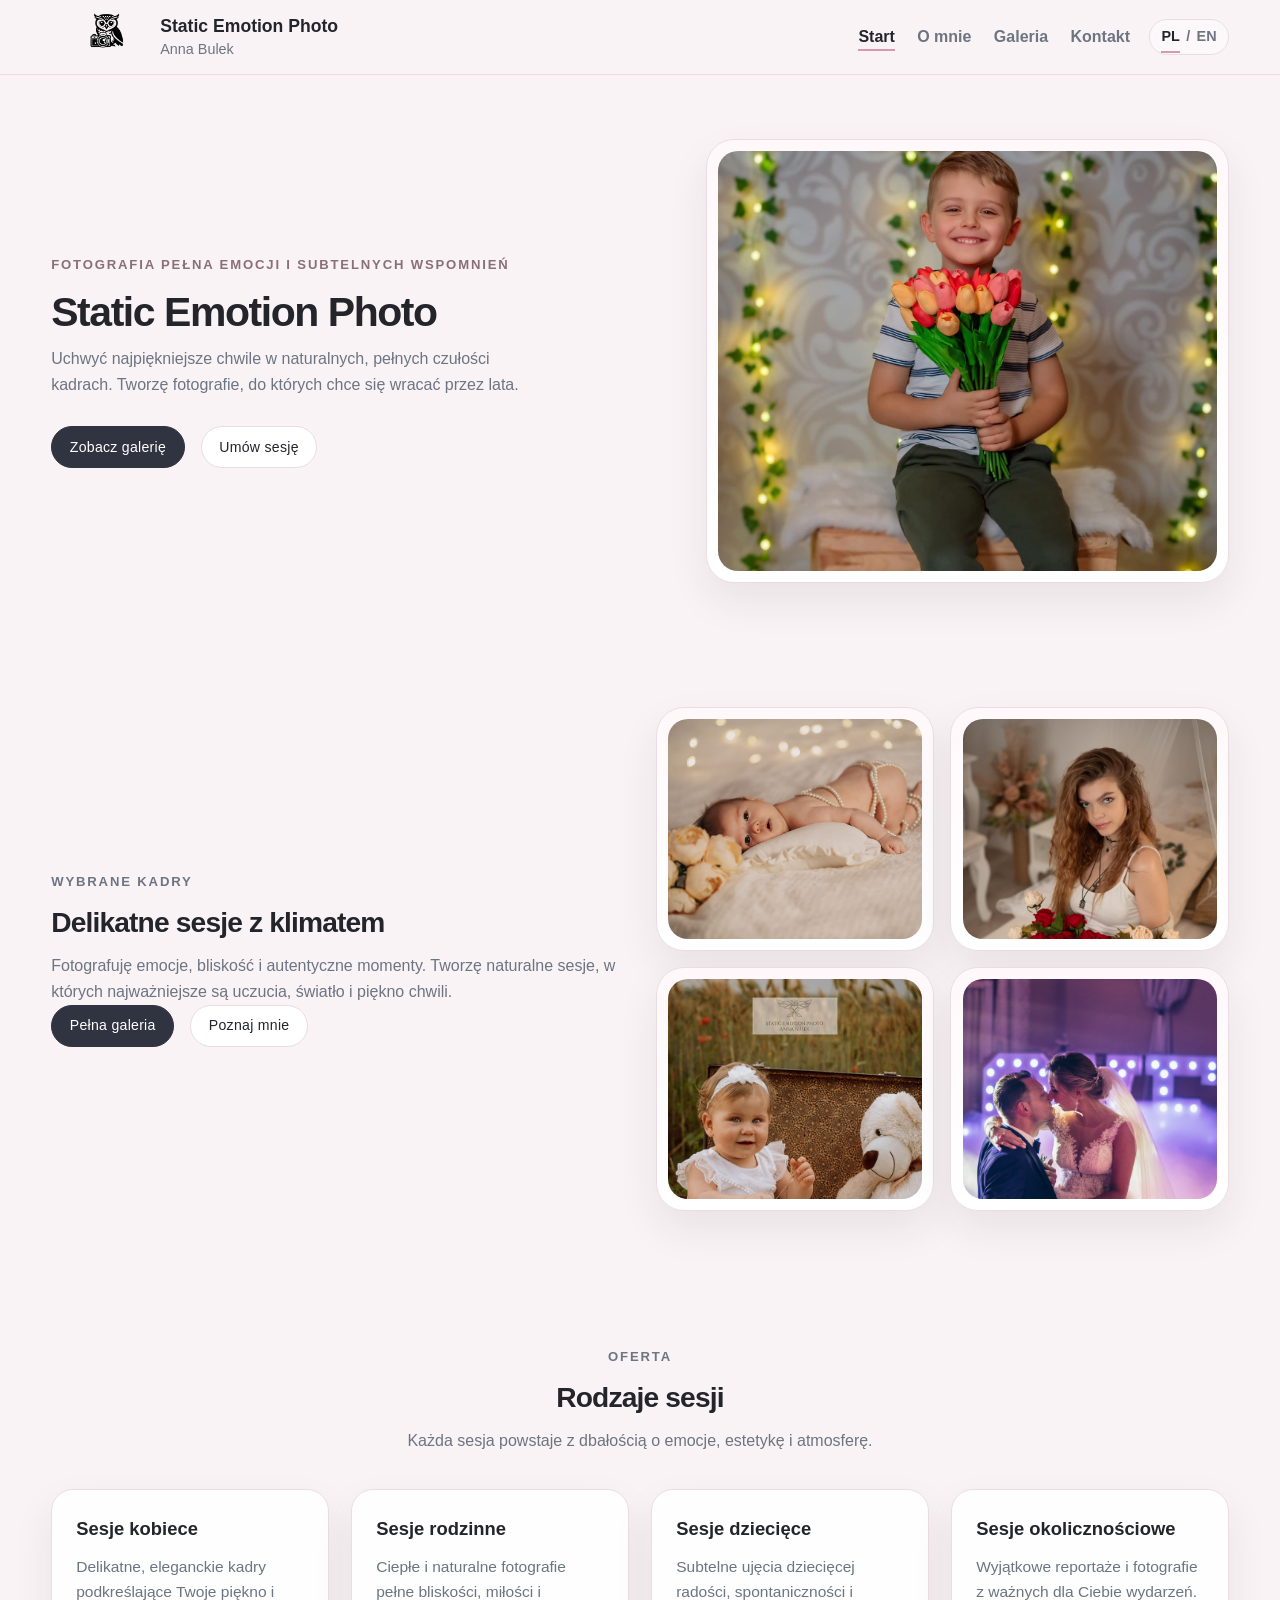
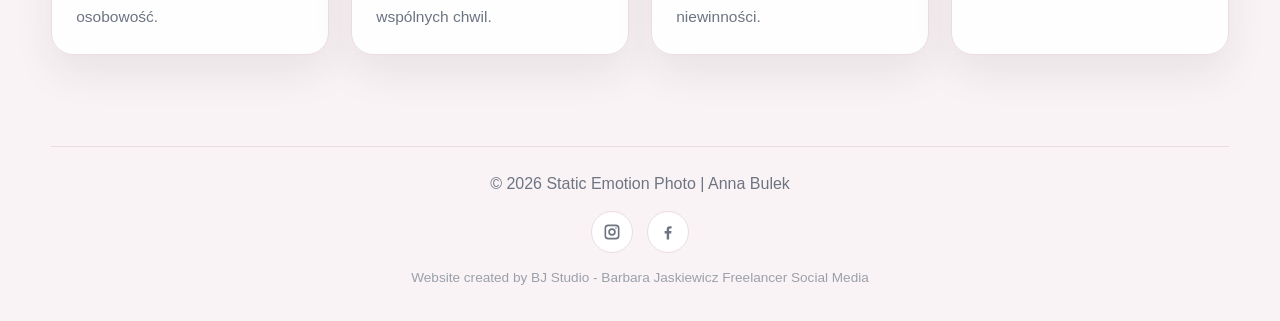
==== index.html @ 0b98f904 "Update footer content" ====
<!DOCTYPE html>
<html lang="pl">
<!DOCTYPE html>
<html lang="pl">

<head>
  <meta charset="UTF-8">
  <meta name="viewport" content="width=device-width, initial-scale=1.0">

  <title>Static Emotion Photo | Fotografia pełna emocji</title>
  <meta name="description" content="Static Emotion Photo - naturalna fotografia pełna emocji i pięknych wspomnień.">
  <meta name="keywords" content="fotograf Jaworzno, fotografia Jaworzno, sesja rodzinna Jaworzno, sesja dziecięca Jaworzno">
  <meta name="author" content="Static Emotion Photo">

  <meta property="og:title" content="Static Emotion Photo | Fotografia pełna emocji">
  <meta property="og:description" content="Naturalna fotografia pełna emocji i pięknych wspomnień.">
  <meta property="og:type" content="website">
  <meta property="og:image" content="images/sesja_rodzinna_2.jpg">
  <meta property="og:locale" content="pl_PL">

  <link rel="stylesheet" href="style.css">
</head>

<body>

  <header class="site-header">
    <div class="container nav-wrapper">
      <a href="index.html" class="brand">
        <img src="images/Owl_logo.png" alt="Static Emotion Photo logo" class="brand-logo">
        <div class="brand-text">
          <span class="brand-name">Static Emotion Photo</span>
          <span class="brand-sub">Anna Bulek</span>
        </div>
      </a>

      <div class="nav-right">
        <nav class="site-nav">
          <ul>
            <li><a href="index.html" class="active-link">Start</a></li>
            <li><a href="about.html">O mnie</a></li>
            <li><a href="gallery.html">Galeria</a></li>
            <li><a href="contact.html">Kontakt</a></li>
          </ul>
        </nav>

        <div class="language-switch">
          <a href="index.html" class="lang-link active">PL</a>
          <span>/</span>
          <a href="index-en.html" class="lang-link">EN</a>
        </div>
      </div>
    </div>
  </header>

  <main>
    <section class="hero reveal">
      <div class="container hero-grid">
        <div class="hero-content">
          <p class="eyebrow">Fotografia pełna emocji i subtelnych wspomnień</p>
          <h1>Static Emotion Photo</h1>
          <p class="hero-lead">
            Uchwyć najpiękniejsze chwile w naturalnych, pełnych czułości kadrach.
            Tworzę fotografie, do których chce się wracać przez lata.
          </p>

          <div class="hero-buttons">
            <a href="gallery.html" class="btn btn-primary">Zobacz galerię</a>
            <a href="contact.html" class="btn btn-outline">Umów sesję</a>
          </div>
        </div>

        <div class="hero-card">
          <img src="images/sesja_dziecieca_4.jpg" alt="Zdjęcie główne Static Emotion Photo" class="hero-image">
        </div>
      </div>
    </section>

    <section class="section reveal">
      <div class="container preview-grid">
        <div class="preview-text">
          <p class="section-tag">Wybrane kadry</p>
          <h2>Delikatne sesje z klimatem</h2>
          <p>
            Fotografuję emocje, bliskość i autentyczne momenty. Tworzę naturalne sesje,
            w których najważniejsze są uczucia, światło i piękno chwili.
          </p>
          <div class="hero-buttons">
            <a href="gallery.html" class="btn btn-primary">Pełna galeria</a>
            <a href="about.html" class="btn btn-outline">Poznaj mnie</a>
          </div>
        </div>

        <div class="preview-gallery">
          <div class="preview-card">
            <img src="images/sesja_noworodka_5.jpg" alt="Sesja noworodkowa">
          </div>
          <div class="preview-card">
            <img src="images/sesja_kobieca_14.jpg" alt="Sesja kobieca">
          </div>
          <div class="preview-card">
            <img src="images/sesja_dziecieca_15.jpg" alt="Sesja dziecięca">
          </div>
          <div class="preview-card">
            <img src="images/sesja_slubna_3.jpg" alt="Sesja ślubna">
          </div>
        </div>
      </div>
    </section>

    <section class="services section reveal">
      <div class="container">
        <div class="section-heading">
          <p class="section-tag">Oferta</p>
          <h2>Rodzaje sesji</h2>
          <p>Każda sesja powstaje z dbałością o emocje, estetykę i atmosferę.</p>
        </div>

        <div class="cards-grid">
          <article class="service-card">
            <h3>Sesje kobiece</h3>
            <p>Delikatne, eleganckie kadry podkreślające Twoje piękno i osobowość.</p>
          </article>

          <article class="service-card">
            <h3>Sesje rodzinne</h3>
            <p>Ciepłe i naturalne fotografie pełne bliskości, miłości i wspólnych chwil.</p>
          </article>

          <article class="service-card">
            <h3>Sesje dziecięce</h3>
            <p>Subtelne ujęcia dziecięcej radości, spontaniczności i niewinności.</p>
          </article>

          <article class="service-card">
            <h3>Sesje okolicznościowe</h3>
            <p>Wyjątkowe reportaże i fotografie z ważnych dla Ciebie wydarzeń.</p>
          </article>
        </div>
      </div>
    </section>
  </main>

  <footer class="site-footer">
    <div class="container footer-wrapper">
      <p>© 2026 Static Emotion Photo | Anna Bulek</p>

      <div class="footer-socials">
        <a href="https://www.instagram.com/static.emotion.photo/" target="_blank" rel="noopener noreferrer" aria-label="Instagram" class="social-icon">
          <svg viewBox="0 0 24 24" aria-hidden="true">
            <path d="M7 2h10a5 5 0 0 1 5 5v10a5 5 0 0 1-5 5H7a5 5 0 0 1-5-5V7a5 5 0 0 1 5-5Zm0 2.2A2.8 2.8 0 0 0 4.2 7v10A2.8 2.8 0 0 0 7 19.8h10a2.8 2.8 0 0 0 2.8-2.8V7A2.8 2.8 0 0 0 17 4.2H7Zm10.25 1.45a1.05 1.05 0 1 1 0 2.1 1.05 1.05 0 0 1 0-2.1ZM12 7a5 5 0 1 1 0 10 5 5 0 0 1 0-10Zm0 2.2a2.8 2.8 0 1 0 0 5.6 2.8 2.8 0 0 0 0-5.6Z"/>
          </svg>
        </a>

        <a href="https://www.facebook.com/" target="_blank" rel="noopener noreferrer" aria-label="Facebook" class="social-icon">
          <svg viewBox="0 0 24 24" aria-hidden="true">
            <path d="M13.5 22v-8.1h2.72l.41-3.16H13.5V8.72c0-.92.25-1.54 1.57-1.54h1.68V4.35c-.29-.04-1.28-.12-2.43-.12-2.4 0-4.05 1.47-4.05 4.17v2.33H7.5v3.16h2.77V22h3.23Z"/>
          </svg>
        </a>
      </div>

      <p class="footer-credit">
        Website created by BJ Studio - Barbara Jaskiewicz Freelancer Social Media
      </p>
    </div>
  </footer>

  <script src="script.js"></script>
</body>
</html>
---- style.css ----
:root {
  --bg: #faf3f5;
  --white: #ffffff;
  --text: #23252b;
  --muted: #6d7482;
  --pink: #f3cfd9;
  --pink-soft: #fff4f7;
  --border: #eadde2;
  --shadow: 0 18px 40px rgba(35, 37, 43, 0.08);
  --radius: 24px;
  --container: 1180px;
}

* {
  box-sizing: border-box;
  margin: 0;
  padding: 0;
}

html {
  scroll-behavior: smooth;
}

body {
  font-family: Arial, Helvetica, sans-serif;
  background: var(--bg);
  color: var(--text);
  line-height: 1.6;
}

img {
  max-width: 100%;
  display: block;
  border-radius: 20px;
}

a {
  text-decoration: none;
  color: inherit;
}

ul {
  list-style: none;
}

button {
  font: inherit;
}

.container {
  width: min(92%, var(--container));
  margin: 0 auto;
}

/* HEADER */

.site-header {
  position: sticky;
  top: 0;
  z-index: 999;
  background: rgba(250, 243, 245, 0.95);
  backdrop-filter: blur(10px);
  border-bottom: 1px solid var(--border);
  transition: box-shadow 0.3s ease, background 0.3s ease;
}

.site-header.scrolled {
  box-shadow: 0 10px 30px rgba(35, 37, 43, 0.08);
}

.nav-wrapper {
  min-height: 72px;
  display: flex;
  align-items: center;
  justify-content: space-between;
  gap: 2rem;
}

.brand {
  display: flex;
  align-items: center;
  gap: 0;
}

.brand-logo {
  height: 74px;
  width: auto;
  flex-shrink: 0;
  margin-right: -2px;
}

.brand-text {
  display: flex;
  flex-direction: column;
  line-height: 1.2;
}

.brand-name {
  font-size: 1.1rem;
  font-weight: 700;
}

.brand-sub {
  font-size: 0.9rem;
  color: var(--muted);
  margin-top: 0.2rem;
}

.nav-right {
  display: flex;
  align-items: center;
  gap: 1.2rem;
}

.site-nav ul {
  display: flex;
  gap: 1.4rem;
}

.site-nav a {
  position: relative;
  font-weight: 600;
  color: var(--muted);
  transition: color 0.25s ease;
}

.site-nav a::after {
  content: "";
  position: absolute;
  left: 0;
  bottom: -6px;
  width: 0;
  height: 2px;
  background: #d79aac;
  transition: width 0.25s ease;
}

.site-nav a:hover,
.site-nav a.active-link {
  color: var(--text);
}

.site-nav a:hover::after,
.site-nav a.active-link::after {
  width: 100%;
}

.language-switch {
  display: flex;
  align-items: center;
  gap: 0.4rem;
  font-size: 0.9rem;
  font-weight: 600;
  white-space: nowrap;
  padding: 0.35rem 0.7rem;
  border: 1px solid var(--border);
  border-radius: 999px;
  background: rgba(255, 255, 255, 0.45);
}

.language-switch span {
  color: var(--muted);
}

.lang-link {
  text-decoration: none;
  color: var(--muted);
  transition: color 0.25s ease;
}

.lang-link:hover {
  color: var(--text);
}

.lang-link.active {
  color: var(--text);
  position: relative;
}

.lang-link.active::after {
  content: "";
  position: absolute;
  left: 0;
  bottom: -4px;
  width: 100%;
  height: 2px;
  background: #d79aac;
}

/* HERO */

.hero {
  padding: 4rem 0 3.5rem;
}

.hero-grid {
  display: grid;
  grid-template-columns: 1.08fr 0.92fr;
  gap: 2.5rem;
  align-items: center;
}

.eyebrow,
.section-tag,
.page-tag {
  color: #8a6f77;
  text-transform: uppercase;
  letter-spacing: 0.14em;
  font-size: 0.82rem;
  font-weight: 700;
  margin-bottom: 1rem;
}

.hero h1,
.page-hero h1 {
  font-size: clamp(1.9rem, 3.2vw, 2.8rem);
  line-height: 1.06;
  letter-spacing: -0.035em;
  margin-bottom: 0.7rem;
}

.section-heading h2,
.section-content h2,
.contact-text h2,
.preview-text h2 {
  font-size: clamp(1.5rem, 2.2vw, 2rem);
  line-height: 1.1;
  letter-spacing: -0.03em;
  margin-bottom: 0.9rem;
}

.service-card h3 {
  margin-bottom: 0.75rem;
  font-size: 1.15rem;
}

.hero-lead,
.page-lead {
  font-size: 1rem;
  color: var(--muted);
  max-width: 54ch;
  margin-bottom: 1.8rem;
}

.hero-buttons {
  display: flex;
  flex-wrap: wrap;
  gap: 1rem;
}

.hero-card,
.section-image-card,
.page-card,
.preview-card,
.map-box {
  background: linear-gradient(180deg, #fff8fa 0%, #ffffff 100%);
  padding: 0.7rem;
  border: 1px solid var(--border);
  border-radius: 28px;
  box-shadow: var(--shadow);
}

.hero-image {
  width: 100%;
  height: 420px;
  object-fit: cover;
  object-position: center 24%;
  border-radius: 20px;
}

.about-image {
  width: 100%;
  height: 420px;
  object-fit: cover;
  object-position: center 20%;
  border-radius: 20px;
}

/* PAGE HERO */

.page-hero {
  padding: 3.8rem 0 2rem;
}

.page-card {
  text-align: center;
  padding: 2.2rem 1.5rem;
}

.page-card .page-lead {
  max-width: 760px;
  margin: 0 auto;
}

/* BUTTONS */

.btn {
  display: inline-flex;
  align-items: center;
  justify-content: center;
  min-height: 40px;
  padding: 0.55rem 1.1rem;
  border-radius: 999px;
  font-weight: 500;
  font-size: 0.88rem;
  letter-spacing: 0.02em;
  transition: all 0.25s ease;
  cursor: pointer;
}

.btn:hover {
  transform: translateY(-2px);
}

.btn-primary {
  background: #2f3440;
  color: var(--white);
  border: 1px solid #2f3440;
  box-shadow: none;
}

.btn-primary:hover {
  background: transparent;
  color: #2f3440;
  transform: translateY(-1px);
}

.btn-outline {
  border: 1px solid var(--border);
  background: var(--white);
  color: var(--text);
}

.btn-outline:hover {
  background: var(--pink-soft);
}

/* SECTIONS */

.section {
  padding: 4.2rem 0;
}

.section-heading {
  text-align: center;
  max-width: 720px;
  margin: 0 auto 2.2rem;
}

.section-heading p,
.section-content p,
.contact-text p,
.preview-text p {
  color: var(--muted);
}

.section-content p + p {
  margin-top: 1rem;
}

.two-col {
  display: grid;
  grid-template-columns: 0.92fr 1.08fr;
  gap: 2.5rem;
  align-items: center;
}

/* ABOUT EXTRA */

.feature-list {
  display: grid;
  gap: 1rem;
  margin-top: 1.6rem;
}

.feature-item {
  background: rgba(255, 255, 255, 0.92);
  border: 1px solid var(--border);
  border-radius: 18px;
  padding: 1rem 1.1rem;
}

.feature-item strong {
  display: block;
  margin-bottom: 0.3rem;
}

/* SERVICES */

.cards-grid {
  display: grid;
  grid-template-columns: repeat(4, 1fr);
  gap: 1.4rem;
}

.service-card {
  background: rgba(255, 255, 255, 0.9);
  padding: 1.5rem;
  border-radius: 22px;
  border: 1px solid var(--border);
  box-shadow: var(--shadow);
  transition: transform 0.25s ease, box-shadow 0.25s ease, border-color 0.25s ease;
}

.service-card:hover {
  transform: translateY(-5px);
  box-shadow: 0 22px 40px rgba(35, 37, 43, 0.12);
  border-color: #e5c0cb;
}

.service-card p {
  color: var(--muted);
  font-size: 0.97rem;
}

/* HOME PREVIEW */

.preview-grid {
  display: grid;
  grid-template-columns: 1fr 1fr;
  gap: 2rem;
  align-items: center;
}

.preview-gallery {
  display: grid;
  grid-template-columns: 1fr 1fr;
  gap: 1rem;
}

.preview-card img {
  width: 100%;
  height: 220px;
  object-fit: cover;
  object-position: center top;
}

/* GALLERY */

.gallery-grid {
  display: grid;
  grid-template-columns: repeat(3, 1fr);
  gap: 0.9rem;
}

.gallery-item {
  border-radius: 20px;
  overflow: hidden;
  background: var(--white);
  box-shadow: var(--shadow);
  position: relative;
  cursor: pointer;
}

.gallery-item img {
  width: 100%;
  height: 320px;
  object-fit: cover;
  display: block;
  border-radius: 20px;
  transition: transform 0.45s ease, filter 0.45s ease, box-shadow 0.35s ease;
}

.gallery-item:hover img {
  transform: scale(1.025);
  filter: brightness(1.03) saturate(1.04);
  box-shadow: 0 18px 34px rgba(233, 170, 190, 0.25);
}

.gallery-filters {
  display: flex;
  flex-wrap: wrap;
  justify-content: center;
  gap: 0.8rem;
  margin-bottom: 2rem;
}

.filter-btn {
  border: 1px solid var(--border);
  background: rgba(255, 255, 255, 0.75);
  color: var(--muted);
  padding: 0.65rem 1rem;
  border-radius: 999px;
  font: inherit;
  font-size: 0.9rem;
  font-weight: 600;
  cursor: pointer;
  transition: all 0.25s ease;
}

.filter-btn:hover {
  background: var(--pink-soft);
  color: var(--text);
  transform: translateY(-1px);
}

.filter-btn.active {
  background: #2f3440;
  color: var(--white);
  border-color: #2f3440;
}

.gallery-item {
  position: relative;
  overflow: hidden;
  border-radius: 20px;
  background: var(--white);
  box-shadow: var(--shadow);
  cursor: pointer;
}

.gallery-item img {
  width: 100%;
  height: 320px;
  object-fit: cover;
  object-position: center top;
  display: block;
  border-radius: 20px;
  transition: transform 0.45s ease, filter 0.45s ease, box-shadow 0.35s ease;
}

.gallery-item:hover img {
  transform: scale(1.025);
  filter: brightness(1.03) saturate(1.04);
  box-shadow: 0 18px 34px rgba(233, 170, 190, 0.25);
}

.gallery-overlay {
  position: absolute;
  inset: auto 0 0 0;
  padding: 1.2rem 1rem 0.9rem;
  background: linear-gradient(to top, rgba(20, 20, 24, 0.62), rgba(20, 20, 24, 0.05));
  color: #fff;
  opacity: 0;
  transition: opacity 0.3s ease;
  pointer-events: none;
}

.gallery-overlay span {
  font-size: 0.95rem;
  font-weight: 600;
  letter-spacing: 0.02em;
}

.gallery-item:hover .gallery-overlay {
  opacity: 1;
}

.gallery-item.hidden {
  display: none;
}

.cta-box {
  text-align: center;
  max-width: 820px;
  margin: 0 auto;
  background: linear-gradient(180deg, #fff8fa 0%, #ffffff 100%);
  border: 1px solid var(--border);
  border-radius: 28px;
  box-shadow: var(--shadow);
  padding: 2.4rem 1.5rem;
}

.cta-box p:not(.section-tag) {
  color: var(--muted);
  max-width: 60ch;
  margin: 0 auto 1.5rem;
}

.cta-box h2 {
  font-size: clamp(1.6rem, 2.5vw, 2.2rem);
  line-height: 1.1;
  letter-spacing: -0.03em;
  margin-bottom: 1rem;
}

.language-switch {
  backdrop-filter: blur(6px);
}

/* LIGHTBOX */

.lightbox {
  position: fixed;
  inset: 0;
  background: rgba(20, 20, 24, 0.92);
  display: none;
  align-items: center;
  justify-content: center;
  padding: 2rem;
  z-index: 2000;
}

.lightbox.open {
  display: flex;
}

.lightbox-image-wrap {
  position: relative;
  max-width: min(92vw, 1100px);
  max-height: 88vh;
  display: flex;
  align-items: center;
  justify-content: center;
}

.lightbox img {
  max-width: 100%;
  max-height: 88vh;
  object-fit: contain;
  border-radius: 18px;
  box-shadow: 0 20px 60px rgba(0, 0, 0, 0.35);
}

.lightbox-close,
.lightbox-prev,
.lightbox-next {
  position: absolute;
  border: none;
  background: rgba(255, 255, 255, 0.12);
  color: #fff;
  width: 52px;
  height: 52px;
  border-radius: 999px;
  cursor: pointer;
  display: inline-flex;
  align-items: center;
  justify-content: center;
  transition: background 0.25s ease, transform 0.25s ease;
}

.lightbox-close:hover,
.lightbox-prev:hover,
.lightbox-next:hover {
  background: rgba(255, 255, 255, 0.22);
  transform: translateY(-1px);
}

.lightbox-close {
  top: 1.2rem;
  right: 1.2rem;
  position: fixed;
}

.lightbox-prev {
  left: 1rem;
  top: 50%;
  transform: translateY(-50%);
}

.lightbox-next {
  right: 1rem;
  top: 50%;
  transform: translateY(-50%);
}

.lightbox-caption {
  position: absolute;
  left: 50%;
  bottom: -2.2rem;
  transform: translateX(-50%);
  color: rgba(255, 255, 255, 0.82);
  font-size: 0.95rem;
  text-align: center;
  width: 100%;
}

/* CONTACT */

.contact-box {
  display: grid;
  grid-template-columns: 1fr 1fr;
  gap: 2rem;
  background: linear-gradient(180deg, var(--white) 0%, var(--pink-soft) 100%);
  padding: 2rem;
  border-radius: 28px;
  border: 1px solid var(--border);
  box-shadow: var(--shadow);
}

.contact-details {
  margin-top: 1.2rem;
  display: grid;
  gap: 0.8rem;
}

.contact-details a {
  transition: color 0.25s ease;
}

.contact-details a:hover {
  color: #c78498;
}

.contact-form {
  display: grid;
  gap: 1rem;
  align-content: start;
}

.contact-form input,
.contact-form textarea {
  width: 100%;
  border: 1px solid var(--border);
  border-radius: 16px;
  padding: 0.95rem 1rem;
  font: inherit;
  color: var(--text);
  background: rgba(255, 255, 255, 0.95);
  transition: border-color 0.25s ease, box-shadow 0.25s ease;
}

.contact-form input:focus,
.contact-form textarea:focus {
  outline: none;
  border-color: #d9a8b7;
  box-shadow: 0 0 0 4px rgba(217, 168, 183, 0.14);
}

.contact-form textarea {
  min-height: 160px;
  resize: vertical;
}

.map-box {
  margin-top: 2rem;
  overflow: hidden;
  padding: 0;
}

.map-box iframe {
  width: 100%;
  height: 340px;
  border: 0;
  display: block;
}

/* FOOTER */

.site-footer {
  padding: 1.5rem 0 2rem;
}

.footer-wrapper {
  text-align: center;
  color: var(--muted);
  border-top: 1px solid var(--border);
  padding-top: 1.5rem;
}

.footer-socials {
  display: flex;
  justify-content: center;
  gap: 0.85rem;
  margin: 0.9rem 0;
  flex-wrap: wrap;
}

.social-icon {
  width: 42px;
  height: 42px;
  border-radius: 999px;
  border: 1px solid var(--border);
  background: var(--white);
  display: inline-flex;
  align-items: center;
  justify-content: center;
  transition: transform 0.25s ease, background 0.25s ease, border-color 0.25s ease;
}

.social-icon svg {
  width: 18px;
  height: 18px;
  fill: var(--muted);
  transition: fill 0.25s ease;
}

.social-icon:hover {
  transform: translateY(-2px);
  background: var(--pink-soft);
  border-color: #d79aac;
}

.social-icon:hover svg {
  fill: #d79aac;
}

.footer-credit {
  display: block;
  margin-top: 0.5rem;
  font-size: 0.85rem;
  color: #9aa0aa;
}

/* REVEAL */

.reveal {
  opacity: 0;
  transform: translateY(24px);
  transition: opacity 0.7s ease, transform 0.7s ease;
}

.reveal.active {
  opacity: 1;
  transform: translateY(0);
}

/* RESPONSIVE */

@media (max-width: 1024px) {
  .hero-grid,
  .two-col,
  .contact-box,
  .preview-grid {
    grid-template-columns: 1fr;
  }

  .cards-grid {
    grid-template-columns: repeat(2, 1fr);
  }

  .gallery-grid {
    grid-template-columns: repeat(2, 1fr);
  }

  .hero-image {
    height: 400px;
  }

  .about-image {
    height: 460px;
  }

  .preview-card img {
    height: 200px;
  }
}

/* FIX: reveal na mobile */

@media (max-width: 768px) {
  .reveal {
    opacity: 1;
    transform: none;
  }

  .nav-wrapper {
    flex-direction: column;
    justify-content: center;
    padding: 0.8rem 0;
    gap: 1rem;
  }

  .brand {
    justify-content: center;
  }

  .brand-logo {
    height: 68px;
  }

  .brand-text {
    text-align: center;
  }

  .nav-right {
    display: flex;
    flex-direction: column;
    align-items: center;
    gap: 0.8rem;
    width: 100%;
  }

  .site-nav ul {
    flex-wrap: wrap;
    justify-content: center;
    gap: 1rem;
  }

  .language-switch {
    justify-content: center;
  }

  /* FILTERS */
  .gallery-filters {
    gap: 0.6rem;
    margin-bottom: 1.5rem;
    justify-content: center;
    flex-wrap: wrap;
  }

  .filter-btn {
    font-size: 0.85rem;
    padding: 0.55rem 0.85rem;
  }

  /* OVERLAY ALWAYS VISIBLE ON MOBILE */
  .gallery-overlay {
    opacity: 1;
    padding: 1rem 0.9rem 0.8rem;
  }

  /* CTA */
  .cta-box {
    padding: 2rem 1.1rem;
  }

  .hero {
    padding-top: 3rem;
  }

  .hero h1,
  .page-hero h1 {
    font-size: 2.25rem;
  }

  .section {
    padding: 3.2rem 0;
  }

  .page-hero {
    padding: 3rem 0 1.5rem;
  }

  .page-card {
    padding: 1.8rem 1.2rem;
  }

  .cards-grid {
    grid-template-columns: 1fr;
  }

 .gallery-grid {
  display: grid;
  grid-template-columns: 1fr;
}

  .hero-image {
    height: 340px;
  }

  .about-image {
    height: 380px;
  }

  .preview-gallery {
    grid-template-columns: 1fr;
  }

  .contact-box {
    padding: 1.4rem;
  }

  .map-box iframe {
    height: 280px;
  }

  .lightbox-prev,
  .lightbox-next {
    width: 44px;
    height: 44px;
  }
}

@media (max-width: 480px) {
  .container {
    width: min(94%, var(--container));
  }

  .gallery-overlay span {
    font-size: 0.88rem;
  }

  .nav-wrapper {
    gap: 1rem;
  }

  .brand-logo {
    height: 60px;
  }

  .brand-name {
    font-size: 1rem;
  }

  .brand-sub {
    font-size: 0.82rem;
  }

  .language-switch {
    font-size: 0.85rem;
    padding: 0.3rem 0.6rem;
  }

  .hero h1,
  .page-hero h1 {
    font-size: 2rem;
  }

  .hero-lead,
  .page-lead {
    font-size: 1rem;
  }

  .btn {
    width: 100%;
  }

  .hero-buttons {
    flex-direction: column;
  }

  .contact-form input,
  .contact-form textarea {
    padding: 0.9rem;
  }

  .map-box iframe {
    height: 240px;
  }

  .gallery-item img {
    height: 260px;
  }
}

.visually-hidden {
  position: absolute;
  width: 1px;
  height: 1px;
  margin: -1px;
  padding: 0;
  overflow: hidden;
  border: 0;
}
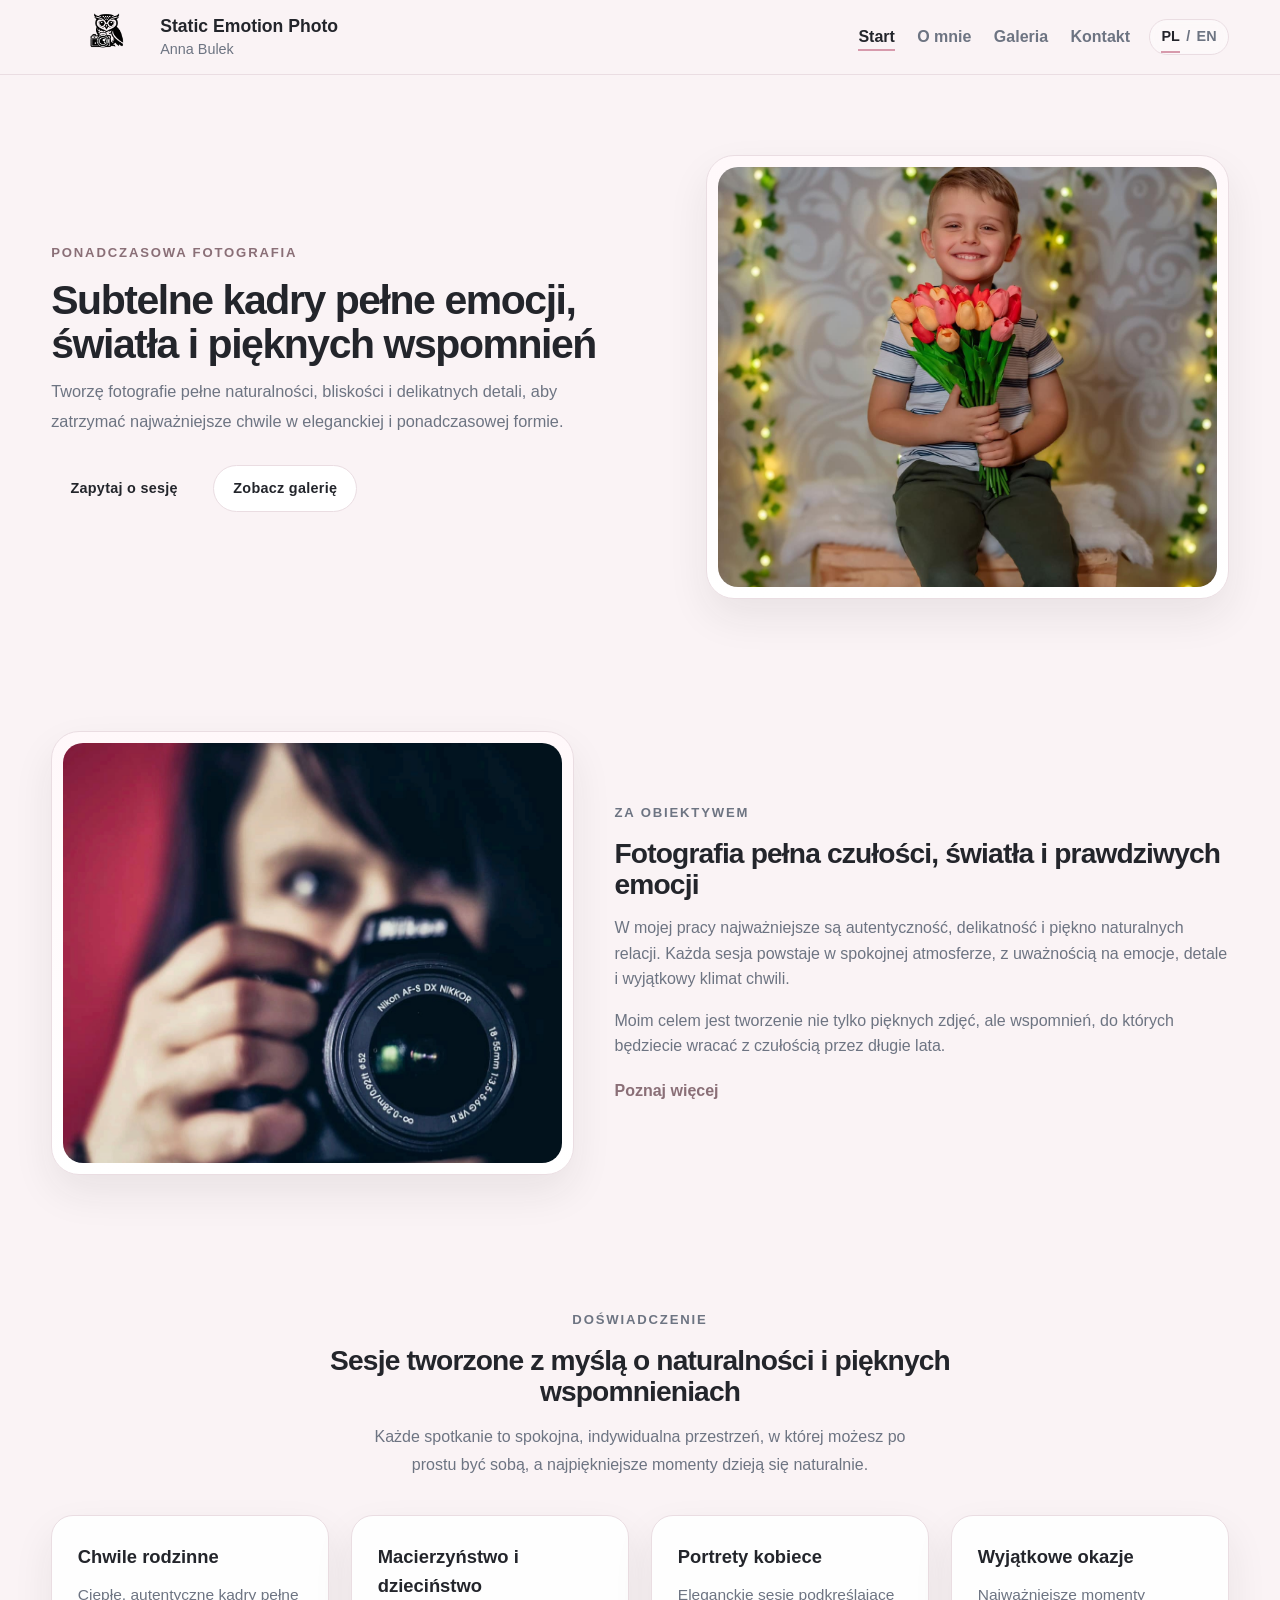
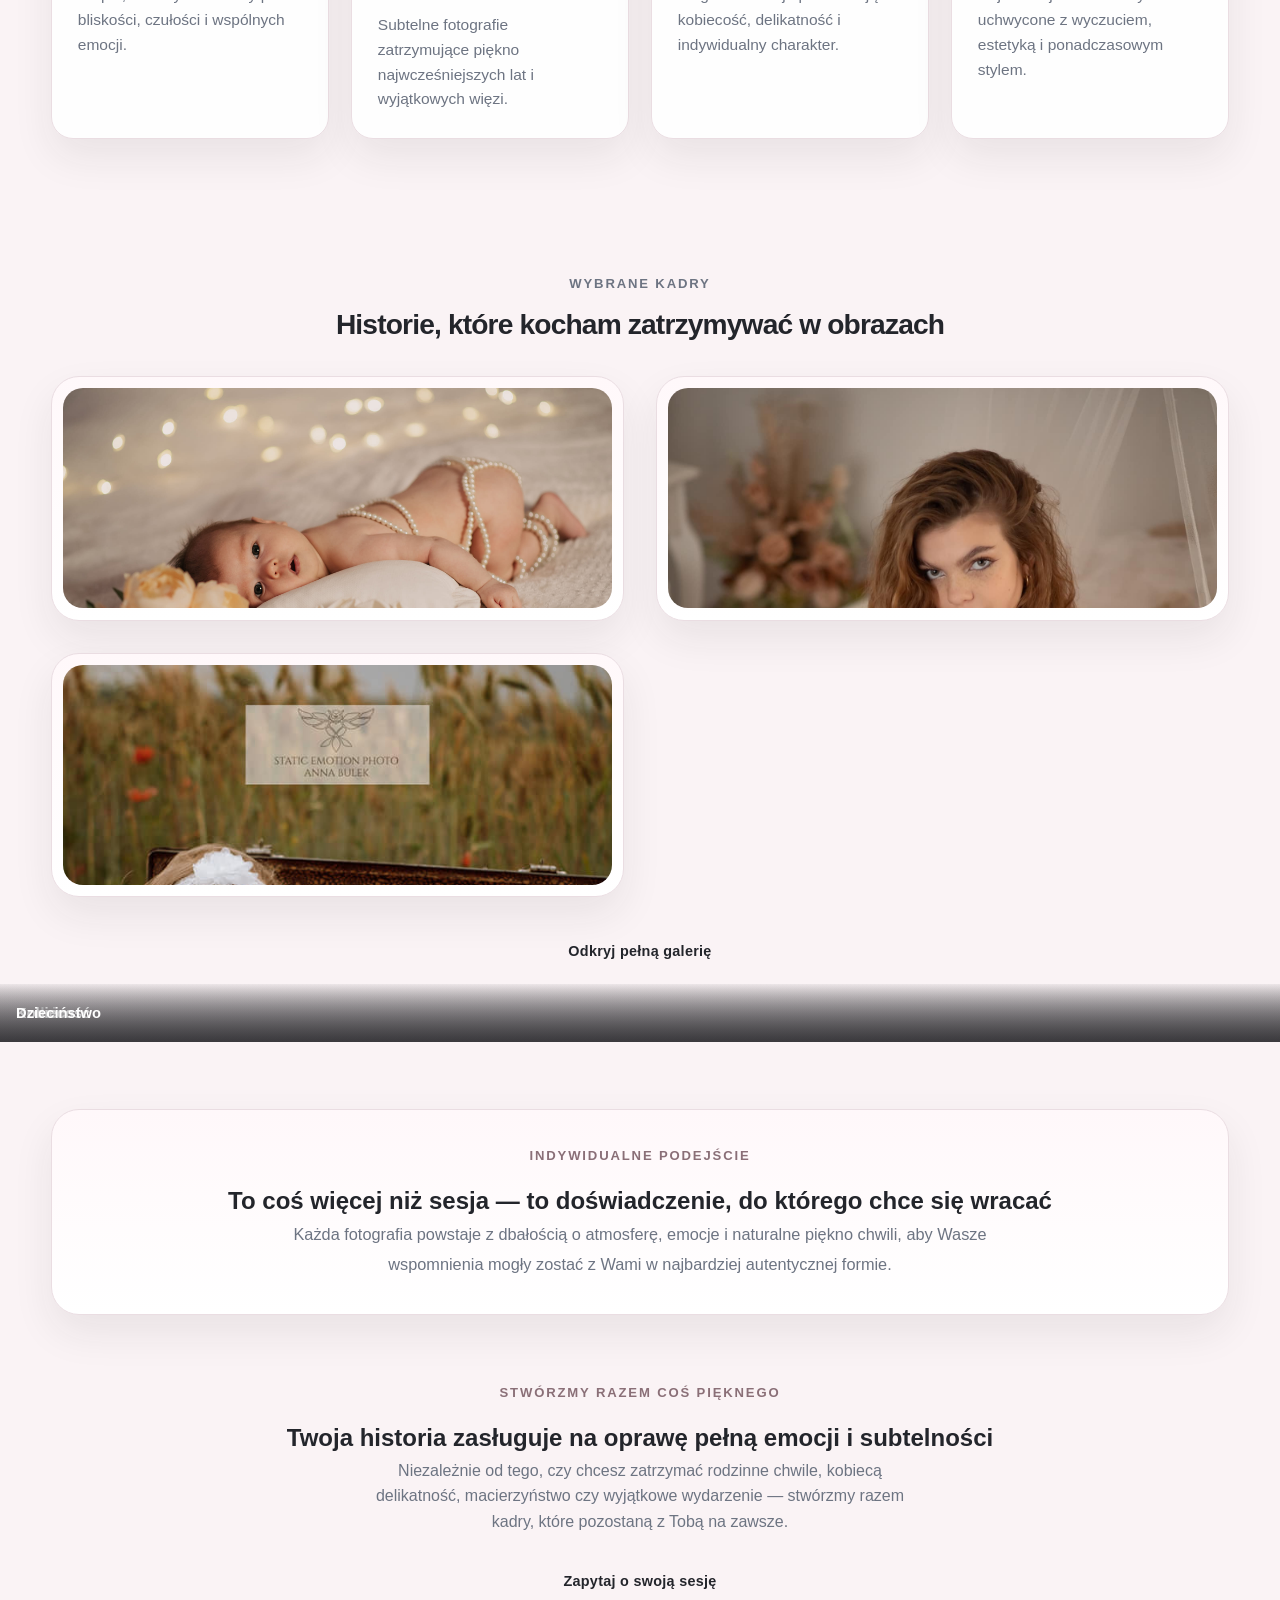
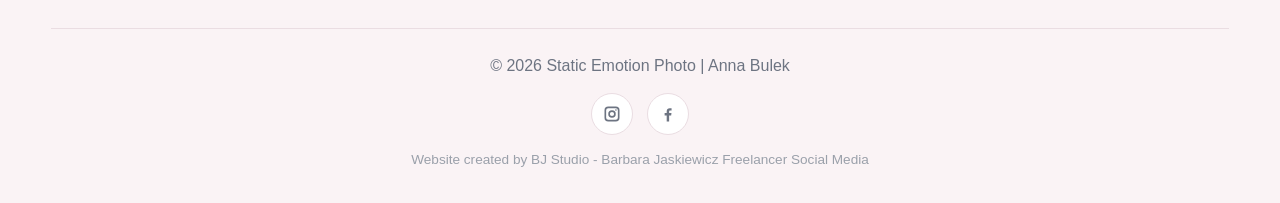
==== commit b91464dd: "polish Static Emotion styling with luxury layout and refined UI details" ====
--- a/index.html
+++ b/index.html
@@ -1,26 +1,22 @@
 <!DOCTYPE html>
 <html lang="pl">
-<!DOCTYPE html>
-<html lang="pl">
-
 <head>
   <meta charset="UTF-8">
   <meta name="viewport" content="width=device-width, initial-scale=1.0">
 
-  <title>Static Emotion Photo | Fotografia pełna emocji</title>
-  <meta name="description" content="Static Emotion Photo - naturalna fotografia pełna emocji i pięknych wspomnień.">
-  <meta name="keywords" content="fotograf Jaworzno, fotografia Jaworzno, sesja rodzinna Jaworzno, sesja dziecięca Jaworzno">
+  <title>Static Emotion Photo | Ponadczasowa fotografia pełna emocji</title>
+  <meta name="description" content="Subtelna, naturalna i ponadczasowa fotografia pełna emocji, bliskości i pięknych wspomnień.">
+  <meta name="keywords" content="fotograf Jaworzno, fotografia rodzinna Jaworzno, sesja kobieca, sesja dziecięca, ponadczasowa fotografia, Static Emotion Photo">
   <meta name="author" content="Static Emotion Photo">
 
-  <meta property="og:title" content="Static Emotion Photo | Fotografia pełna emocji">
-  <meta property="og:description" content="Naturalna fotografia pełna emocji i pięknych wspomnień.">
+  <meta property="og:title" content="Static Emotion Photo | Ponadczasowa fotografia pełna emocji">
+  <meta property="og:description" content="Subtelna, naturalna i emocjonalna fotografia tworzona z myślą o najpiękniejszych wspomnieniach.">
   <meta property="og:type" content="website">
   <meta property="og:image" content="images/sesja_rodzinna_2.jpg">
   <meta property="og:locale" content="pl_PL">
 
   <link rel="stylesheet" href="style.css">
 </head>
-
 <body>
 
   <header class="site-header">
@@ -55,54 +51,43 @@
   <main>
     <section class="hero reveal">
       <div class="container hero-grid">
-        <div class="hero-content">
-          <p class="eyebrow">Fotografia pełna emocji i subtelnych wspomnień</p>
-          <h1>Static Emotion Photo</h1>
+        <div class="hero-text">
+          <p class="section-tag">Ponadczasowa fotografia</p>
+          <h1>Subtelne kadry pełne emocji, światła i pięknych wspomnień</h1>
           <p class="hero-lead">
-            Uchwyć najpiękniejsze chwile w naturalnych, pełnych czułości kadrach.
-            Tworzę fotografie, do których chce się wracać przez lata.
-          </p>
-
-          <div class="hero-buttons">
-            <a href="gallery.html" class="btn btn-primary">Zobacz galerię</a>
-            <a href="contact.html" class="btn btn-outline">Umów sesję</a>
+            Tworzę fotografie pełne naturalności, bliskości i delikatnych detali,
+            aby zatrzymać najważniejsze chwile w eleganckiej i ponadczasowej formie.
+          </p>
+
+          <div class="hero-actions">
+            <a href="contact.html" class="btn">Zapytaj o sesję</a>
+            <a href="gallery.html" class="btn btn-secondary">Zobacz galerię</a>
           </div>
         </div>
 
-        <div class="hero-card">
+        <div class="hero-image-card">
           <img src="images/sesja_dziecieca_4.jpg" alt="Zdjęcie główne Static Emotion Photo" class="hero-image">
         </div>
       </div>
     </section>
 
     <section class="section reveal">
-      <div class="container preview-grid">
-        <div class="preview-text">
-          <p class="section-tag">Wybrane kadry</p>
-          <h2>Delikatne sesje z klimatem</h2>
+      <div class="container two-col">
+        <div class="section-image-card">
+          <img src="images/o_mnie.jpg" alt="Portret fotografki Static Emotion Photo" class="about-image">
+        </div>
+
+        <div class="section-content">
+          <p class="section-tag">Za obiektywem</p>
+          <h2>Fotografia pełna czułości, światła i prawdziwych emocji</h2>
           <p>
-            Fotografuję emocje, bliskość i autentyczne momenty. Tworzę naturalne sesje,
-            w których najważniejsze są uczucia, światło i piękno chwili.
-          </p>
-          <div class="hero-buttons">
-            <a href="gallery.html" class="btn btn-primary">Pełna galeria</a>
-            <a href="about.html" class="btn btn-outline">Poznaj mnie</a>
-          </div>
-        </div>
-
-        <div class="preview-gallery">
-          <div class="preview-card">
-            <img src="images/sesja_noworodka_5.jpg" alt="Sesja noworodkowa">
-          </div>
-          <div class="preview-card">
-            <img src="images/sesja_kobieca_14.jpg" alt="Sesja kobieca">
-          </div>
-          <div class="preview-card">
-            <img src="images/sesja_dziecieca_15.jpg" alt="Sesja dziecięca">
-          </div>
-          <div class="preview-card">
-            <img src="images/sesja_slubna_3.jpg" alt="Sesja ślubna">
-          </div>
+            W mojej pracy najważniejsze są autentyczność, delikatność i piękno naturalnych relacji.
+            Każda sesja powstaje w spokojnej atmosferze, z uważnością na emocje, detale i wyjątkowy klimat chwili.
+          </p>
+          <p>
+            Moim celem jest tworzenie nie tylko pięknych zdjęć, ale wspomnień, do których będziecie wracać z czułością przez długie lata.
+          </p>
+          <a href="about.html" class="text-link">Poznaj więcej</a>
         </div>
       </div>
     </section>
@@ -110,32 +95,94 @@
     <section class="services section reveal">
       <div class="container">
         <div class="section-heading">
-          <p class="section-tag">Oferta</p>
-          <h2>Rodzaje sesji</h2>
-          <p>Każda sesja powstaje z dbałością o emocje, estetykę i atmosferę.</p>
+          <p class="section-tag">Doświadczenie</p>
+          <h2>Sesje tworzone z myślą o naturalności i pięknych wspomnieniach</h2>
+          <p class="section-lead">
+            Każde spotkanie to spokojna, indywidualna przestrzeń, w której możesz po prostu być sobą,
+            a najpiękniejsze momenty dzieją się naturalnie.
+          </p>
         </div>
 
         <div class="cards-grid">
           <article class="service-card">
-            <h3>Sesje kobiece</h3>
-            <p>Delikatne, eleganckie kadry podkreślające Twoje piękno i osobowość.</p>
-          </article>
-
-          <article class="service-card">
-            <h3>Sesje rodzinne</h3>
-            <p>Ciepłe i naturalne fotografie pełne bliskości, miłości i wspólnych chwil.</p>
-          </article>
-
-          <article class="service-card">
-            <h3>Sesje dziecięce</h3>
-            <p>Subtelne ujęcia dziecięcej radości, spontaniczności i niewinności.</p>
-          </article>
-
-          <article class="service-card">
-            <h3>Sesje okolicznościowe</h3>
-            <p>Wyjątkowe reportaże i fotografie z ważnych dla Ciebie wydarzeń.</p>
-          </article>
-        </div>
+            <h3>Chwile rodzinne</h3>
+            <p>Ciepłe, autentyczne kadry pełne bliskości, czułości i wspólnych emocji.</p>
+          </article>
+
+          <article class="service-card">
+            <h3>Macierzyństwo i dzieciństwo</h3>
+            <p>Subtelne fotografie zatrzymujące piękno najwcześniejszych lat i wyjątkowych więzi.</p>
+          </article>
+
+          <article class="service-card">
+            <h3>Portrety kobiece</h3>
+            <p>Eleganckie sesje podkreślające kobiecość, delikatność i indywidualny charakter.</p>
+          </article>
+
+          <article class="service-card">
+            <h3>Wyjątkowe okazje</h3>
+            <p>Najważniejsze momenty uchwycone z wyczuciem, estetyką i ponadczasowym stylem.</p>
+          </article>
+        </div>
+      </div>
+    </section>
+
+    <section class="section reveal">
+      <div class="container">
+        <div class="section-heading">
+          <p class="section-tag">Wybrane kadry</p>
+          <h2>Historie, które kocham zatrzymywać w obrazach</h2>
+        </div>
+
+        <div class="preview-grid">
+          <article class="preview-card">
+            <img src="images/sesja_noworodka_5.jpg" alt="Sesja rodzinna">
+            <div class="preview-overlay">
+              <span>Rodzina</span>
+            </div>
+          </article>
+
+          <article class="preview-card">
+            <img src="images/sesja_kobieca_14.jpg" alt="Sesja kobieca">
+            <div class="preview-overlay">
+              <span>Kobiecość</span>
+            </div>
+          </article>
+
+          <article class="preview-card">
+            <img src="images/sesja_dziecieca_15.jpg" alt="Sesja dziecięca">
+            <div class="preview-overlay">
+              <span>Dzieciństwo</span>
+            </div>
+          </article>
+        </div>
+
+        <div class="section-cta-center">
+          <a href="gallery.html" class="btn">Odkryj pełną galerię</a>
+        </div>
+      </div>
+    </section>
+
+    <section class="section reveal">
+      <div class="container page-card">
+        <p class="page-tag">Indywidualne podejście</p>
+        <h2>To coś więcej niż sesja — to doświadczenie, do którego chce się wracać</h2>
+        <p class="page-lead">
+          Każda fotografia powstaje z dbałością o atmosferę, emocje i naturalne piękno chwili,
+          aby Wasze wspomnienia mogły zostać z Wami w najbardziej autentycznej formie.
+        </p>
+      </div>
+    </section>
+
+    <section class="cta luxury-cta reveal">
+      <div class="container">
+        <p class="section-tag">Stwórzmy razem coś pięknego</p>
+        <h2>Twoja historia zasługuje na oprawę pełną emocji i subtelności</h2>
+        <p>
+          Niezależnie od tego, czy chcesz zatrzymać rodzinne chwile, kobiecą delikatność,
+          macierzyństwo czy wyjątkowe wydarzenie — stwórzmy razem kadry, które pozostaną z Tobą na zawsze.
+        </p>
+        <a href="contact.html" class="btn">Zapytaj o swoją sesję</a>
       </div>
     </section>
   </main>
--- a/style.css
+++ b/style.css
@@ -156,6 +156,7 @@
   border: 1px solid var(--border);
   border-radius: 999px;
   background: rgba(255, 255, 255, 0.45);
+  backdrop-filter: blur(6px);
 }
 
 .language-switch span {
@@ -163,7 +164,6 @@
 }
 
 .lang-link {
-  text-decoration: none;
   color: var(--muted);
   transition: color 0.25s ease;
 }
@@ -187,18 +187,7 @@
   background: #d79aac;
 }
 
-/* HERO */
-
-.hero {
-  padding: 4rem 0 3.5rem;
-}
-
-.hero-grid {
-  display: grid;
-  grid-template-columns: 1.08fr 0.92fr;
-  gap: 2.5rem;
-  align-items: center;
-}
+/* TYPOGRAPHY TAGS */
 
 .eyebrow,
 .section-tag,
@@ -211,6 +200,23 @@
   margin-bottom: 1rem;
 }
 
+/* HERO */
+
+.hero {
+  padding: 5rem 0 4rem;
+}
+
+.hero-grid {
+  display: grid;
+  grid-template-columns: 1.08fr 0.92fr;
+  gap: 2.5rem;
+  align-items: center;
+}
+
+.hero-text {
+  max-width: 620px;
+}
+
 .hero h1,
 .page-hero h1 {
   font-size: clamp(1.9rem, 3.2vw, 2.8rem);
@@ -219,36 +225,24 @@
   margin-bottom: 0.7rem;
 }
 
-.section-heading h2,
-.section-content h2,
-.contact-text h2,
-.preview-text h2 {
-  font-size: clamp(1.5rem, 2.2vw, 2rem);
-  line-height: 1.1;
-  letter-spacing: -0.03em;
-  margin-bottom: 0.9rem;
-}
-
-.service-card h3 {
-  margin-bottom: 0.75rem;
-  font-size: 1.15rem;
-}
-
 .hero-lead,
 .page-lead {
-  font-size: 1rem;
-  color: var(--muted);
-  max-width: 54ch;
+  font-size: 1.02rem;
+  color: var(--muted);
+  max-width: 58ch;
   margin-bottom: 1.8rem;
-}
-
-.hero-buttons {
+  line-height: 1.8;
+}
+
+.hero-buttons,
+.hero-actions {
   display: flex;
   flex-wrap: wrap;
   gap: 1rem;
 }
 
 .hero-card,
+.hero-image-card,
 .section-image-card,
 .page-card,
 .preview-card,
@@ -299,39 +293,39 @@
   align-items: center;
   justify-content: center;
   min-height: 40px;
-  padding: 0.55rem 1.1rem;
+  padding: 0.7rem 1.2rem;
   border-radius: 999px;
-  font-weight: 500;
-  font-size: 0.88rem;
+  font-weight: 600;
+  font-size: 0.9rem;
   letter-spacing: 0.02em;
-  transition: all 0.25s ease;
+  transition: all 0.3s ease;
   cursor: pointer;
 }
 
 .btn:hover {
-  transform: translateY(-2px);
+  transform: translateY(-1px);
 }
 
 .btn-primary {
   background: #2f3440;
   color: var(--white);
   border: 1px solid #2f3440;
-  box-shadow: none;
 }
 
 .btn-primary:hover {
   background: transparent;
   color: #2f3440;
-  transform: translateY(-1px);
-}
-
-.btn-outline {
+}
+
+.btn-outline,
+.btn-secondary {
   border: 1px solid var(--border);
   background: var(--white);
   color: var(--text);
 }
 
-.btn-outline:hover {
+.btn-outline:hover,
+.btn-secondary:hover {
   background: var(--pink-soft);
 }
 
@@ -347,6 +341,17 @@
   margin: 0 auto 2.2rem;
 }
 
+.section-heading h2,
+.section-content h2,
+.contact-text h2,
+.preview-text h2,
+.cta-box h2 {
+  font-size: clamp(1.5rem, 2.2vw, 2rem);
+  line-height: 1.1;
+  letter-spacing: -0.03em;
+  margin-bottom: 0.9rem;
+}
+
 .section-heading p,
 .section-content p,
 .contact-text p,
@@ -358,11 +363,35 @@
   margin-top: 1rem;
 }
 
+.section-lead {
+  color: var(--muted);
+  max-width: 62ch;
+  margin: 0.4rem auto 0;
+  line-height: 1.8;
+}
+
+.section-cta-center {
+  text-align: center;
+  margin-top: 2rem;
+}
+
 .two-col {
   display: grid;
   grid-template-columns: 0.92fr 1.08fr;
   gap: 2.5rem;
   align-items: center;
+}
+
+.text-link {
+  display: inline-block;
+  margin-top: 1.2rem;
+  color: #8a6f77;
+  font-weight: 600;
+  transition: color 0.25s ease;
+}
+
+.text-link:hover {
+  color: #c78498;
 }
 
 /* ABOUT EXTRA */
@@ -395,17 +424,22 @@
 
 .service-card {
   background: rgba(255, 255, 255, 0.9);
-  padding: 1.5rem;
+  padding: 1.6rem;
   border-radius: 22px;
   border: 1px solid var(--border);
   box-shadow: var(--shadow);
-  transition: transform 0.25s ease, box-shadow 0.25s ease, border-color 0.25s ease;
+  transition: transform 0.3s ease, box-shadow 0.3s ease, border-color 0.3s ease;
 }
 
 .service-card:hover {
-  transform: translateY(-5px);
-  box-shadow: 0 22px 40px rgba(35, 37, 43, 0.12);
+  transform: translateY(-4px);
+  box-shadow: 0 20px 36px rgba(35, 37, 43, 0.1);
   border-color: #e5c0cb;
+}
+
+.service-card h3 {
+  margin-bottom: 0.75rem;
+  font-size: 1.15rem;
 }
 
 .service-card p {
@@ -435,36 +469,25 @@
   object-position: center top;
 }
 
+.preview-overlay {
+  position: absolute;
+  inset: auto 0 0 0;
+  padding: 1rem;
+  background: linear-gradient(to top, rgba(20, 20, 24, 0.45), rgba(20, 20, 24, 0.02));
+  color: #fff;
+}
+
+.preview-overlay span {
+  font-size: 0.92rem;
+  font-weight: 600;
+}
+
 /* GALLERY */
 
 .gallery-grid {
   display: grid;
   grid-template-columns: repeat(3, 1fr);
   gap: 0.9rem;
-}
-
-.gallery-item {
-  border-radius: 20px;
-  overflow: hidden;
-  background: var(--white);
-  box-shadow: var(--shadow);
-  position: relative;
-  cursor: pointer;
-}
-
-.gallery-item img {
-  width: 100%;
-  height: 320px;
-  object-fit: cover;
-  display: block;
-  border-radius: 20px;
-  transition: transform 0.45s ease, filter 0.45s ease, box-shadow 0.35s ease;
-}
-
-.gallery-item:hover img {
-  transform: scale(1.025);
-  filter: brightness(1.03) saturate(1.04);
-  box-shadow: 0 18px 34px rgba(233, 170, 190, 0.25);
 }
 
 .gallery-filters {
@@ -511,9 +534,10 @@
 
 .gallery-item img {
   width: 100%;
-  height: 320px;
+  aspect-ratio: 4 / 5;
+  height: auto;
   object-fit: cover;
-  object-position: center top;
+  object-position: center center;
   display: block;
   border-radius: 20px;
   transition: transform 0.45s ease, filter 0.45s ease, box-shadow 0.35s ease;
@@ -550,6 +574,8 @@
   display: none;
 }
 
+/* CTA */
+
 .cta-box {
   text-align: center;
   max-width: 820px;
@@ -568,14 +594,21 @@
 }
 
 .cta-box h2 {
-  font-size: clamp(1.6rem, 2.5vw, 2.2rem);
-  line-height: 1.1;
-  letter-spacing: -0.03em;
   margin-bottom: 1rem;
 }
 
-.language-switch {
-  backdrop-filter: blur(6px);
+.luxury-cta {
+  text-align: center;
+}
+
+.luxury-cta .container {
+  max-width: 860px;
+}
+
+.luxury-cta p:not(.section-tag) {
+  max-width: 62ch;
+  margin: 0 auto 1.5rem;
+  color: var(--muted);
 }
 
 /* LIGHTBOX */
@@ -805,224 +838,7 @@
   transform: translateY(0);
 }
 
-/* RESPONSIVE */
-
-@media (max-width: 1024px) {
-  .hero-grid,
-  .two-col,
-  .contact-box,
-  .preview-grid {
-    grid-template-columns: 1fr;
-  }
-
-  .cards-grid {
-    grid-template-columns: repeat(2, 1fr);
-  }
-
-  .gallery-grid {
-    grid-template-columns: repeat(2, 1fr);
-  }
-
-  .hero-image {
-    height: 400px;
-  }
-
-  .about-image {
-    height: 460px;
-  }
-
-  .preview-card img {
-    height: 200px;
-  }
-}
-
-/* FIX: reveal na mobile */
-
-@media (max-width: 768px) {
-  .reveal {
-    opacity: 1;
-    transform: none;
-  }
-
-  .nav-wrapper {
-    flex-direction: column;
-    justify-content: center;
-    padding: 0.8rem 0;
-    gap: 1rem;
-  }
-
-  .brand {
-    justify-content: center;
-  }
-
-  .brand-logo {
-    height: 68px;
-  }
-
-  .brand-text {
-    text-align: center;
-  }
-
-  .nav-right {
-    display: flex;
-    flex-direction: column;
-    align-items: center;
-    gap: 0.8rem;
-    width: 100%;
-  }
-
-  .site-nav ul {
-    flex-wrap: wrap;
-    justify-content: center;
-    gap: 1rem;
-  }
-
-  .language-switch {
-    justify-content: center;
-  }
-
-  /* FILTERS */
-  .gallery-filters {
-    gap: 0.6rem;
-    margin-bottom: 1.5rem;
-    justify-content: center;
-    flex-wrap: wrap;
-  }
-
-  .filter-btn {
-    font-size: 0.85rem;
-    padding: 0.55rem 0.85rem;
-  }
-
-  /* OVERLAY ALWAYS VISIBLE ON MOBILE */
-  .gallery-overlay {
-    opacity: 1;
-    padding: 1rem 0.9rem 0.8rem;
-  }
-
-  /* CTA */
-  .cta-box {
-    padding: 2rem 1.1rem;
-  }
-
-  .hero {
-    padding-top: 3rem;
-  }
-
-  .hero h1,
-  .page-hero h1 {
-    font-size: 2.25rem;
-  }
-
-  .section {
-    padding: 3.2rem 0;
-  }
-
-  .page-hero {
-    padding: 3rem 0 1.5rem;
-  }
-
-  .page-card {
-    padding: 1.8rem 1.2rem;
-  }
-
-  .cards-grid {
-    grid-template-columns: 1fr;
-  }
-
- .gallery-grid {
-  display: grid;
-  grid-template-columns: 1fr;
-}
-
-  .hero-image {
-    height: 340px;
-  }
-
-  .about-image {
-    height: 380px;
-  }
-
-  .preview-gallery {
-    grid-template-columns: 1fr;
-  }
-
-  .contact-box {
-    padding: 1.4rem;
-  }
-
-  .map-box iframe {
-    height: 280px;
-  }
-
-  .lightbox-prev,
-  .lightbox-next {
-    width: 44px;
-    height: 44px;
-  }
-}
-
-@media (max-width: 480px) {
-  .container {
-    width: min(94%, var(--container));
-  }
-
-  .gallery-overlay span {
-    font-size: 0.88rem;
-  }
-
-  .nav-wrapper {
-    gap: 1rem;
-  }
-
-  .brand-logo {
-    height: 60px;
-  }
-
-  .brand-name {
-    font-size: 1rem;
-  }
-
-  .brand-sub {
-    font-size: 0.82rem;
-  }
-
-  .language-switch {
-    font-size: 0.85rem;
-    padding: 0.3rem 0.6rem;
-  }
-
-  .hero h1,
-  .page-hero h1 {
-    font-size: 2rem;
-  }
-
-  .hero-lead,
-  .page-lead {
-    font-size: 1rem;
-  }
-
-  .btn {
-    width: 100%;
-  }
-
-  .hero-buttons {
-    flex-direction: column;
-  }
-
-  .contact-form input,
-  .contact-form textarea {
-    padding: 0.9rem;
-  }
-
-  .map-box iframe {
-    height: 240px;
-  }
-
-  .gallery-item img {
-    height: 260px;
-  }
-}
+/* ACCESSIBILITY */
 
 .visually-hidden {
   position: absolute;
@@ -1032,4 +848,215 @@
   padding: 0;
   overflow: hidden;
   border: 0;
+}
+
+/* RESPONSIVE */
+
+@media (max-width: 1024px) {
+  .hero-grid,
+  .two-col,
+  .contact-box,
+  .preview-grid {
+    grid-template-columns: 1fr;
+  }
+
+  .cards-grid {
+    grid-template-columns: repeat(2, 1fr);
+  }
+
+  .gallery-grid {
+    grid-template-columns: repeat(2, 1fr);
+  }
+
+  .hero-image {
+    height: 400px;
+  }
+
+  .about-image {
+    height: 460px;
+  }
+
+  .preview-card img {
+    height: 200px;
+  }
+}
+
+@media (max-width: 768px) {
+  .reveal {
+    opacity: 1;
+    transform: none;
+  }
+
+  .nav-wrapper {
+    flex-direction: column;
+    justify-content: center;
+    padding: 0.8rem 0;
+    gap: 1rem;
+  }
+
+  .brand {
+    justify-content: center;
+  }
+
+  .brand-logo {
+    height: 68px;
+  }
+
+  .brand-text {
+    text-align: center;
+  }
+
+  .nav-right {
+    display: flex;
+    flex-direction: column;
+    align-items: center;
+    gap: 0.8rem;
+    width: 100%;
+  }
+
+  .site-nav ul {
+    flex-wrap: wrap;
+    justify-content: center;
+    gap: 1rem;
+  }
+
+  .language-switch {
+    justify-content: center;
+  }
+
+  .gallery-filters {
+    gap: 0.6rem;
+    margin-bottom: 1.5rem;
+    justify-content: center;
+    flex-wrap: wrap;
+  }
+
+  .filter-btn {
+    font-size: 0.85rem;
+    padding: 0.55rem 0.85rem;
+  }
+
+  .gallery-overlay {
+    opacity: 1;
+    padding: 1rem 0.9rem 0.8rem;
+  }
+
+  .cta-box {
+    padding: 2rem 1.1rem;
+  }
+
+  .hero {
+    padding-top: 3rem;
+  }
+
+  .hero h1,
+  .page-hero h1 {
+    font-size: 2.25rem;
+  }
+
+  .section {
+    padding: 3.2rem 0;
+  }
+
+  .page-hero {
+    padding: 3rem 0 1.5rem;
+  }
+
+  .page-card {
+    padding: 1.8rem 1.2rem;
+  }
+
+  .cards-grid {
+    grid-template-columns: 1fr;
+  }
+
+  .gallery-grid {
+    grid-template-columns: 1fr;
+  }
+
+  .hero-image {
+    height: 340px;
+  }
+
+  .about-image {
+    height: 380px;
+  }
+
+  .preview-gallery {
+    grid-template-columns: 1fr;
+  }
+
+  .contact-box {
+    padding: 1.4rem;
+  }
+
+  .map-box iframe {
+    height: 280px;
+  }
+
+  .lightbox-prev,
+  .lightbox-next {
+    width: 44px;
+    height: 44px;
+  }
+}
+
+@media (max-width: 480px) {
+  .container {
+    width: min(94%, var(--container));
+  }
+
+  .gallery-overlay span {
+    font-size: 0.88rem;
+  }
+
+  .nav-wrapper {
+    gap: 1rem;
+  }
+
+  .brand-logo {
+    height: 60px;
+  }
+
+  .brand-name {
+    font-size: 1rem;
+  }
+
+  .brand-sub {
+    font-size: 0.82rem;
+  }
+
+  .language-switch {
+    font-size: 0.85rem;
+    padding: 0.3rem 0.6rem;
+  }
+
+  .hero h1,
+  .page-hero h1 {
+    font-size: 2rem;
+  }
+
+  .hero-lead,
+  .page-lead {
+    font-size: 1rem;
+  }
+
+  .btn {
+    width: 100%;
+  }
+
+  .hero-buttons,
+  .hero-actions {
+    flex-direction: column;
+  }
+
+  .contact-form input,
+  .contact-form textarea {
+    padding: 0.9rem;
+  }
+
+  .map-box iframe {
+    height: 240px;
+  }
+
 }
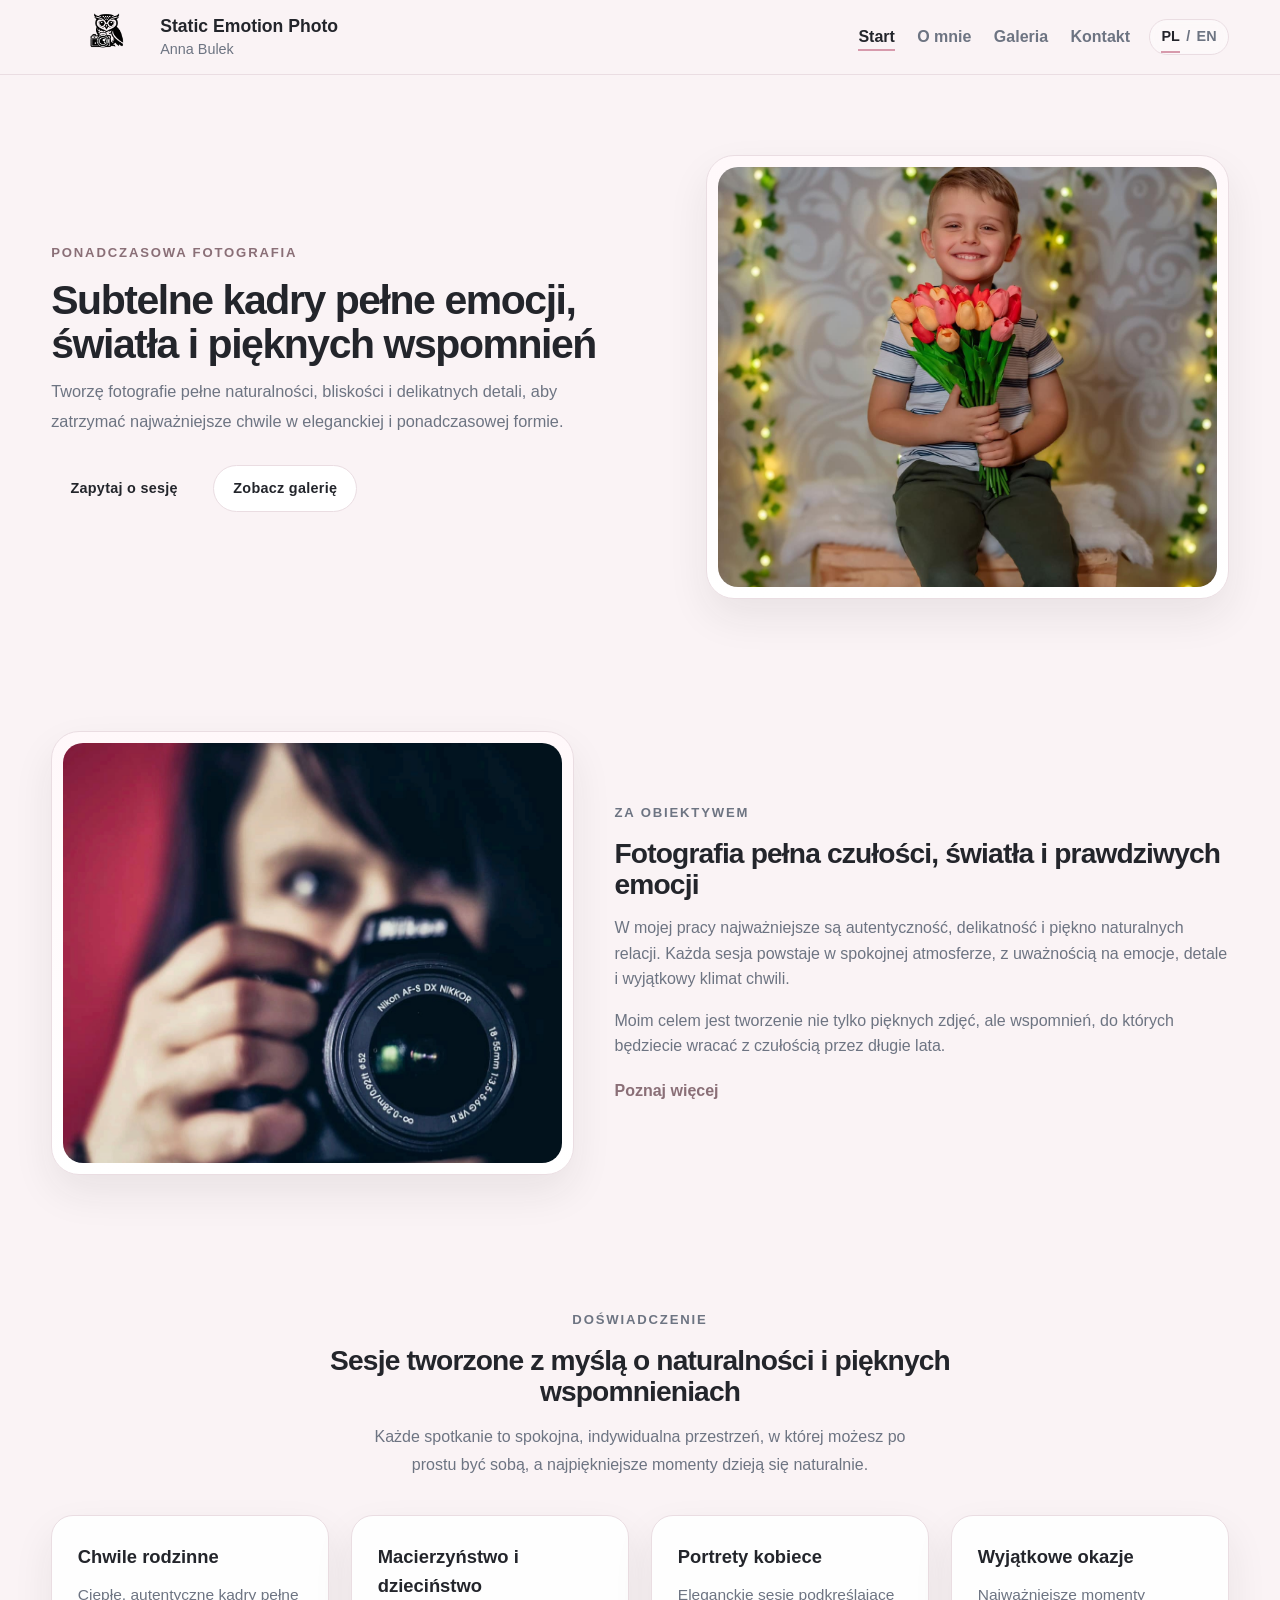
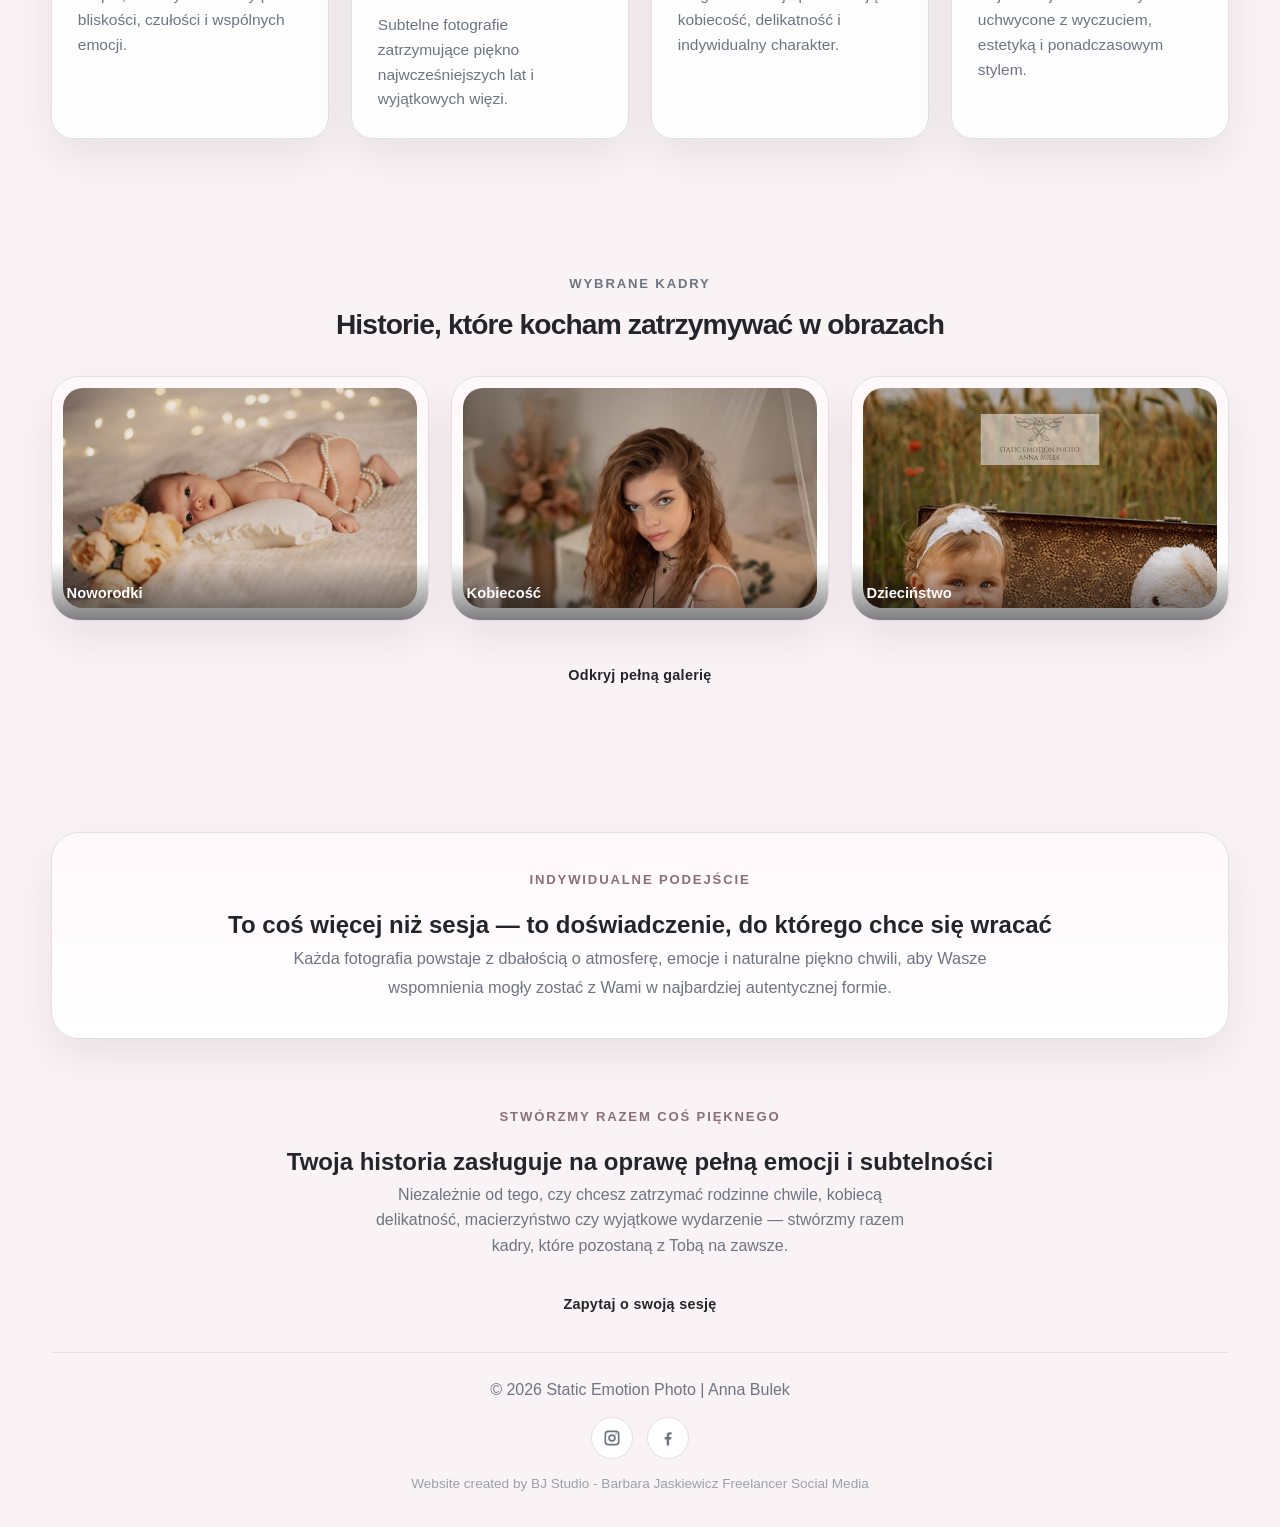
==== commit 9cdda1d9: "refine homepage preview section with portrait image cards" ====
--- a/index.html
+++ b/index.html
@@ -128,40 +128,52 @@
     </section>
 
     <section class="section reveal">
-      <div class="container">
-        <div class="section-heading">
-          <p class="section-tag">Wybrane kadry</p>
-          <h2>Historie, które kocham zatrzymywać w obrazach</h2>
-        </div>
-
-        <div class="preview-grid">
-          <article class="preview-card">
-            <img src="images/sesja_noworodka_5.jpg" alt="Sesja rodzinna">
-            <div class="preview-overlay">
-              <span>Rodzina</span>
-            </div>
-          </article>
-
-          <article class="preview-card">
-            <img src="images/sesja_kobieca_14.jpg" alt="Sesja kobieca">
-            <div class="preview-overlay">
-              <span>Kobiecość</span>
-            </div>
-          </article>
-
-          <article class="preview-card">
-            <img src="images/sesja_dziecieca_15.jpg" alt="Sesja dziecięca">
-            <div class="preview-overlay">
-              <span>Dzieciństwo</span>
-            </div>
-          </article>
-        </div>
-
-        <div class="section-cta-center">
-          <a href="gallery.html" class="btn">Odkryj pełną galerię</a>
-        </div>
-      </div>
-    </section>
+  <div class="container">
+    <div class="section-heading">
+      <p class="section-tag">Wybrane kadry</p>
+      <h2>Historie, które kocham zatrzymywać w obrazach</h2>
+    </div>
+
+    <div class="preview-grid preview-grid-three">
+      <article class="preview-card">
+        <img
+          src="images/sesja_noworodka_5.jpg"
+          alt="Sesja noworodkowa"
+          class="preview-image preview-crop-baby"
+        >
+        <div class="preview-overlay">
+          <span>Noworodki</span>
+        </div>
+      </article>
+
+      <article class="preview-card">
+        <img
+          src="images/sesja_kobieca_14.jpg"
+          alt="Sesja kobieca"
+          class="preview-image preview-crop-woman"
+        >
+        <div class="preview-overlay">
+          <span>Kobiecość</span>
+        </div>
+      </article>
+
+      <article class="preview-card">
+        <img
+          src="images/sesja_dziecieca_15.jpg"
+          alt="Sesja dziecięca"
+          class="preview-image preview-crop-sign"
+        >
+        <div class="preview-overlay">
+          <span>Dzieciństwo</span>
+        </div>
+      </article>
+    </div>
+
+    <div class="section-cta-center">
+      <a href="gallery.html" class="btn">Odkryj pełną galerię</a>
+    </div>
+  </div>
+</section>
 
     <section class="section reveal">
       <div class="container page-card">
--- a/style.css
+++ b/style.css
@@ -1058,5 +1058,67 @@
   .map-box iframe {
     height: 240px;
   }
-
+.gallery-item img {
+  aspect-ratio: 4 / 5;
+  height: auto;
+}
+
+}
+
+.preview-grid-three {
+  display: grid;
+  grid-template-columns: repeat(3, 1fr);
+  gap: 1.4rem;
+  align-items: stretch;
+}
+
+.preview-card {
+  position: relative;
+  overflow: hidden;
+}
+
+.preview-image {
+  width: 100%;
+  aspect-ratio: 4 / 5;
+  height: auto;
+  object-fit: cover;
+  display: block;
+  border-radius: 20px;
+}
+
+.preview-crop-baby {
+  object-position: center 42%;
+}
+
+.preview-crop-woman {
+  object-position: center 18%;
+}
+
+.preview-crop-sign {
+  object-position: center 35%;
+}
+
+.preview-overlay {
+  position: absolute;
+  inset: auto 0 0 0;
+  padding: 1rem 0.9rem 0.85rem;
+  background: linear-gradient(to top, rgba(20, 20, 24, 0.55), rgba(20, 20, 24, 0.02));
+  color: #fff;
+}
+
+.preview-overlay span {
+  font-size: 0.92rem;
+  font-weight: 600;
+}
+
+@media (max-width: 1024px) {
+  .preview-grid-three {
+    grid-template-columns: 1fr 1fr;
+  }
+}
+
+@media (max-width: 768px) {
+  .preview-grid-three {
+    grid-template-columns: 1fr;
+  }
 }
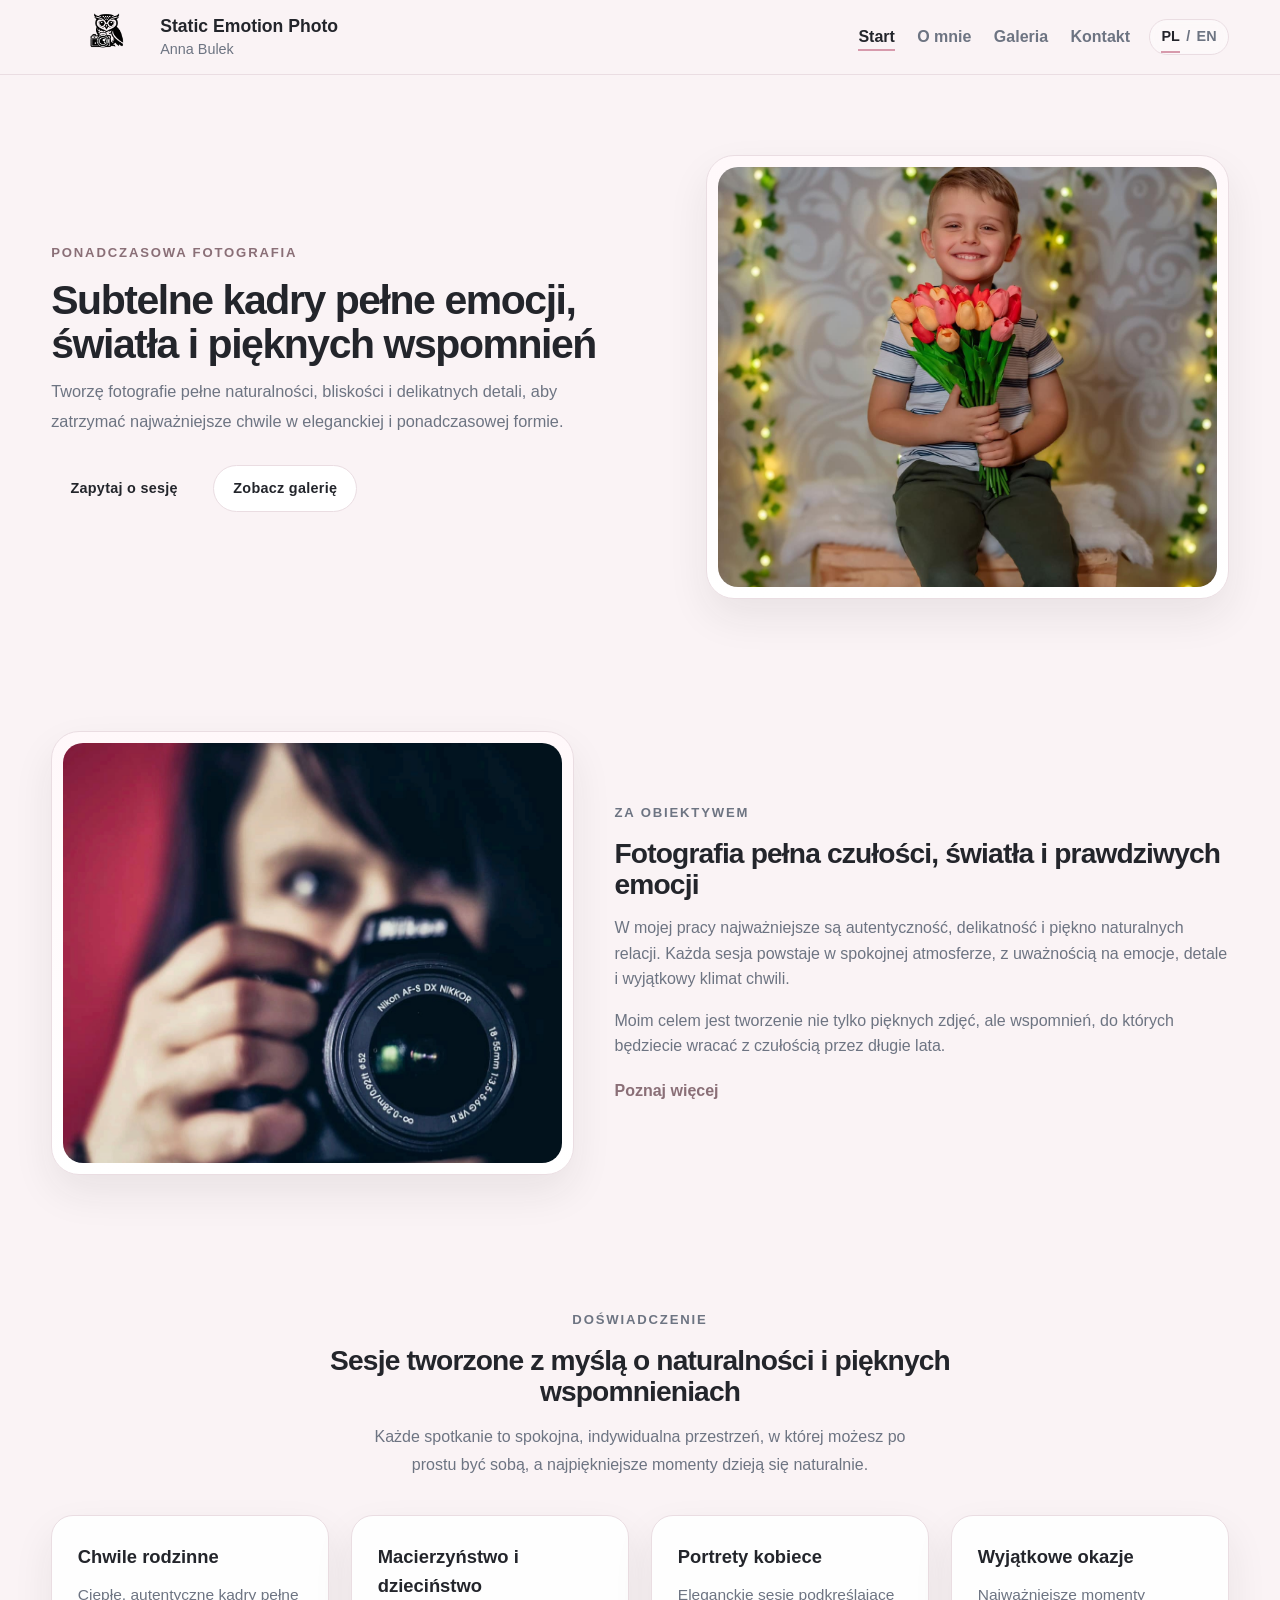
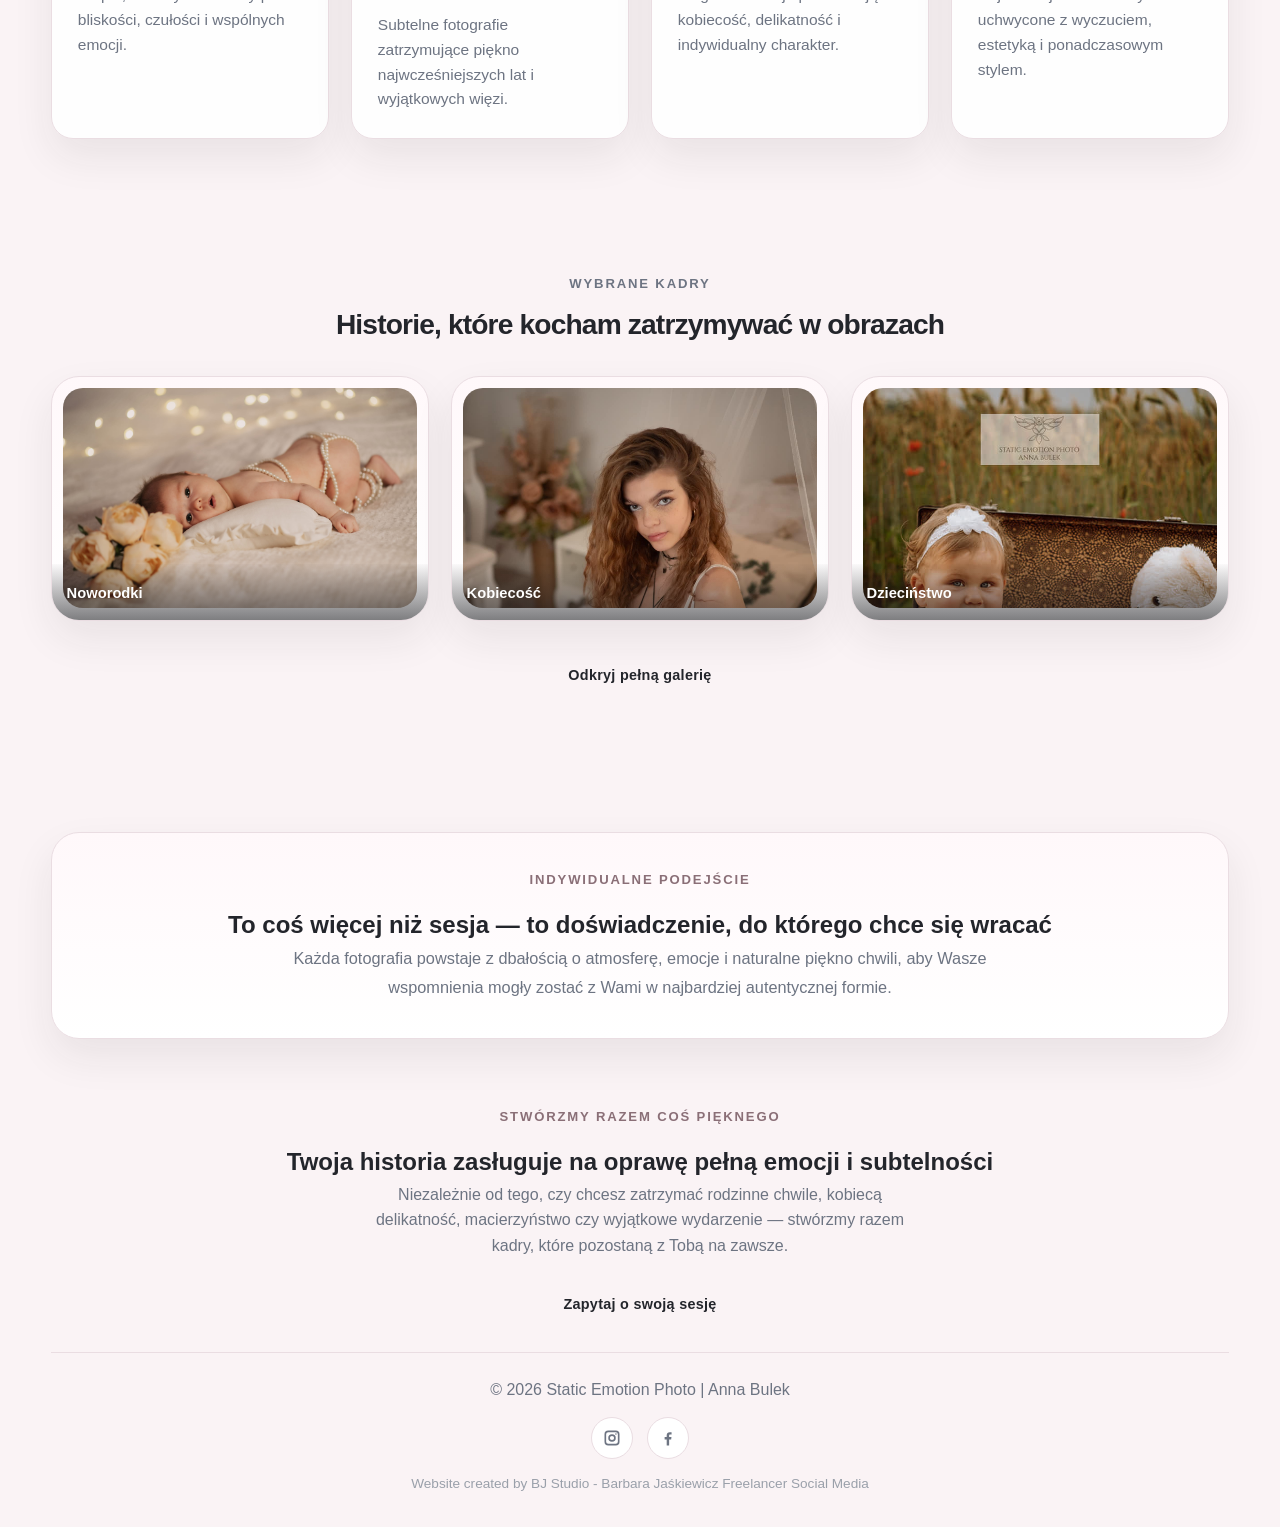
==== commit a83dbd81: "Fix typo" ====
--- a/index.html
+++ b/index.html
@@ -218,7 +218,7 @@
       </div>
 
       <p class="footer-credit">
-        Website created by BJ Studio - Barbara Jaskiewicz Freelancer Social Media
+        Website created by BJ Studio - Barbara Jaśkiewicz Freelancer Social Media
       </p>
     </div>
   </footer>
--- a/style.css
+++ b/style.css
@@ -462,6 +462,11 @@
   gap: 1rem;
 }
 
+.preview-card {
+  position: relative;
+  overflow: hidden;
+}
+
 .preview-card img {
   width: 100%;
   height: 220px;
@@ -469,11 +474,44 @@
   object-position: center top;
 }
 
+.preview-grid-three {
+  display: grid;
+  grid-template-columns: repeat(3, 1fr);
+  gap: 1.4rem;
+  align-items: stretch;
+}
+
+.preview-image {
+  width: 100%;
+  aspect-ratio: 4 / 5;
+  height: auto;
+  object-fit: cover;
+  display: block;
+  border-radius: 20px;
+  transition: transform 0.4s ease;
+}
+
+.preview-card:hover .preview-image {
+  transform: scale(1.03);
+}
+
+.preview-crop-baby {
+  object-position: center 42%;
+}
+
+.preview-crop-woman {
+  object-position: center 18%;
+}
+
+.preview-crop-sign {
+  object-position: center 35%;
+}
+
 .preview-overlay {
   position: absolute;
   inset: auto 0 0 0;
-  padding: 1rem;
-  background: linear-gradient(to top, rgba(20, 20, 24, 0.45), rgba(20, 20, 24, 0.02));
+  padding: 1rem 0.9rem 0.85rem;
+  background: linear-gradient(to top, rgba(20, 20, 24, 0.55), rgba(20, 20, 24, 0.02));
   color: #fff;
 }
 
@@ -666,7 +704,6 @@
 .lightbox-prev:hover,
 .lightbox-next:hover {
   background: rgba(255, 255, 255, 0.22);
-  transform: translateY(-1px);
 }
 
 .lightbox-close {
@@ -868,6 +905,10 @@
     grid-template-columns: repeat(2, 1fr);
   }
 
+  .preview-grid-three {
+    grid-template-columns: 1fr 1fr;
+  }
+
   .hero-image {
     height: 400px;
   }
@@ -966,11 +1007,10 @@
     padding: 1.8rem 1.2rem;
   }
 
-  .cards-grid {
-    grid-template-columns: 1fr;
-  }
-
-  .gallery-grid {
+  .cards-grid,
+  .gallery-grid,
+  .preview-grid-three,
+  .preview-gallery {
     grid-template-columns: 1fr;
   }
 
@@ -982,16 +1022,16 @@
     height: 380px;
   }
 
-  .preview-gallery {
-    grid-template-columns: 1fr;
-  }
-
   .contact-box {
     padding: 1.4rem;
   }
 
   .map-box iframe {
     height: 280px;
+  }
+
+  .lightbox {
+    padding: 1rem;
   }
 
   .lightbox-prev,
@@ -999,6 +1039,16 @@
     width: 44px;
     height: 44px;
   }
+
+  .lightbox-close {
+    top: 0.8rem;
+    right: 0.8rem;
+  }
+
+  .lightbox-caption {
+    bottom: -1.8rem;
+    font-size: 0.9rem;
+  }
 }
 
 @media (max-width: 480px) {
@@ -1058,67 +1108,9 @@
   .map-box iframe {
     height: 240px;
   }
-.gallery-item img {
-  aspect-ratio: 4 / 5;
-  height: auto;
-}
-
-}
-
-.preview-grid-three {
-  display: grid;
-  grid-template-columns: repeat(3, 1fr);
-  gap: 1.4rem;
-  align-items: stretch;
-}
-
-.preview-card {
-  position: relative;
-  overflow: hidden;
-}
-
-.preview-image {
-  width: 100%;
-  aspect-ratio: 4 / 5;
-  height: auto;
-  object-fit: cover;
-  display: block;
-  border-radius: 20px;
-}
-
-.preview-crop-baby {
-  object-position: center 42%;
-}
-
-.preview-crop-woman {
-  object-position: center 18%;
-}
-
-.preview-crop-sign {
-  object-position: center 35%;
-}
-
-.preview-overlay {
-  position: absolute;
-  inset: auto 0 0 0;
-  padding: 1rem 0.9rem 0.85rem;
-  background: linear-gradient(to top, rgba(20, 20, 24, 0.55), rgba(20, 20, 24, 0.02));
-  color: #fff;
-}
-
-.preview-overlay span {
-  font-size: 0.92rem;
-  font-weight: 600;
-}
-
-@media (max-width: 1024px) {
-  .preview-grid-three {
-    grid-template-columns: 1fr 1fr;
-  }
-}
-
-@media (max-width: 768px) {
-  .preview-grid-three {
-    grid-template-columns: 1fr;
+
+  .gallery-item img {
+    aspect-ratio: 4 / 5;
+    height: auto;
   }
 }
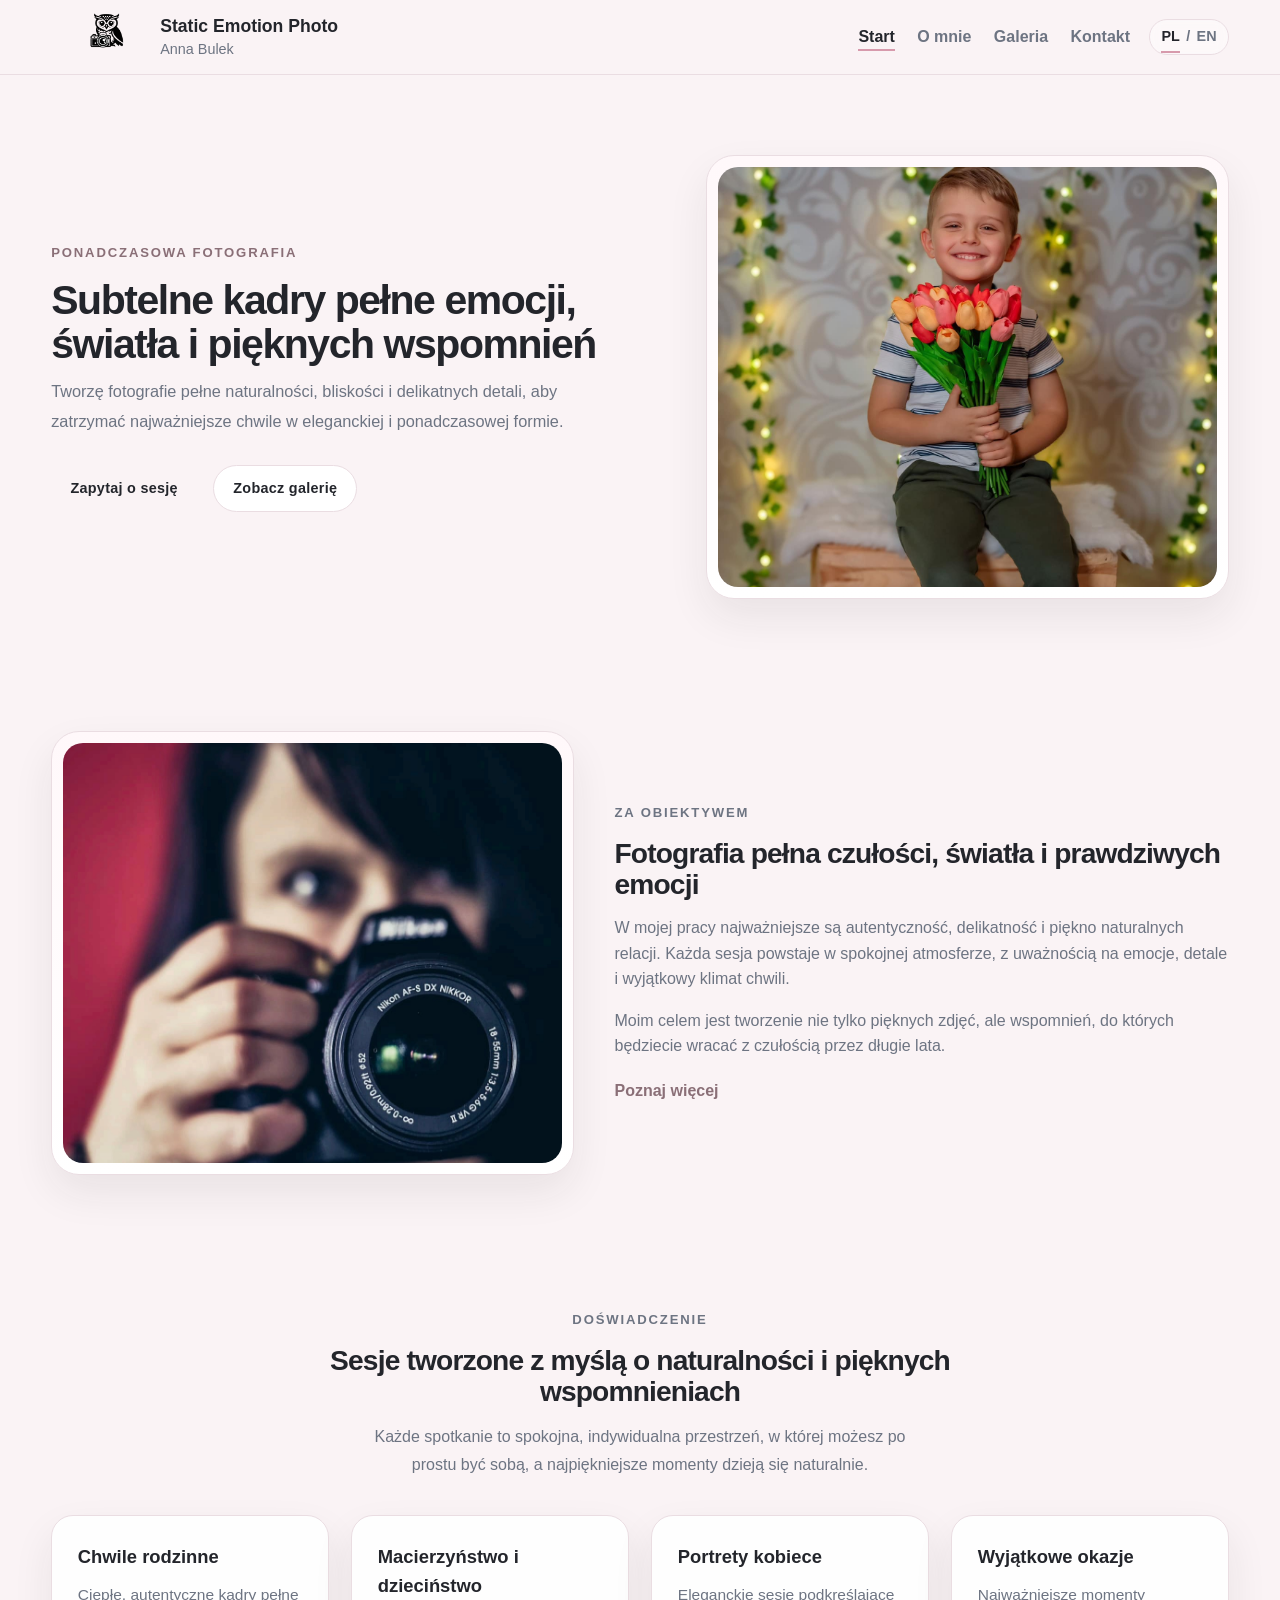
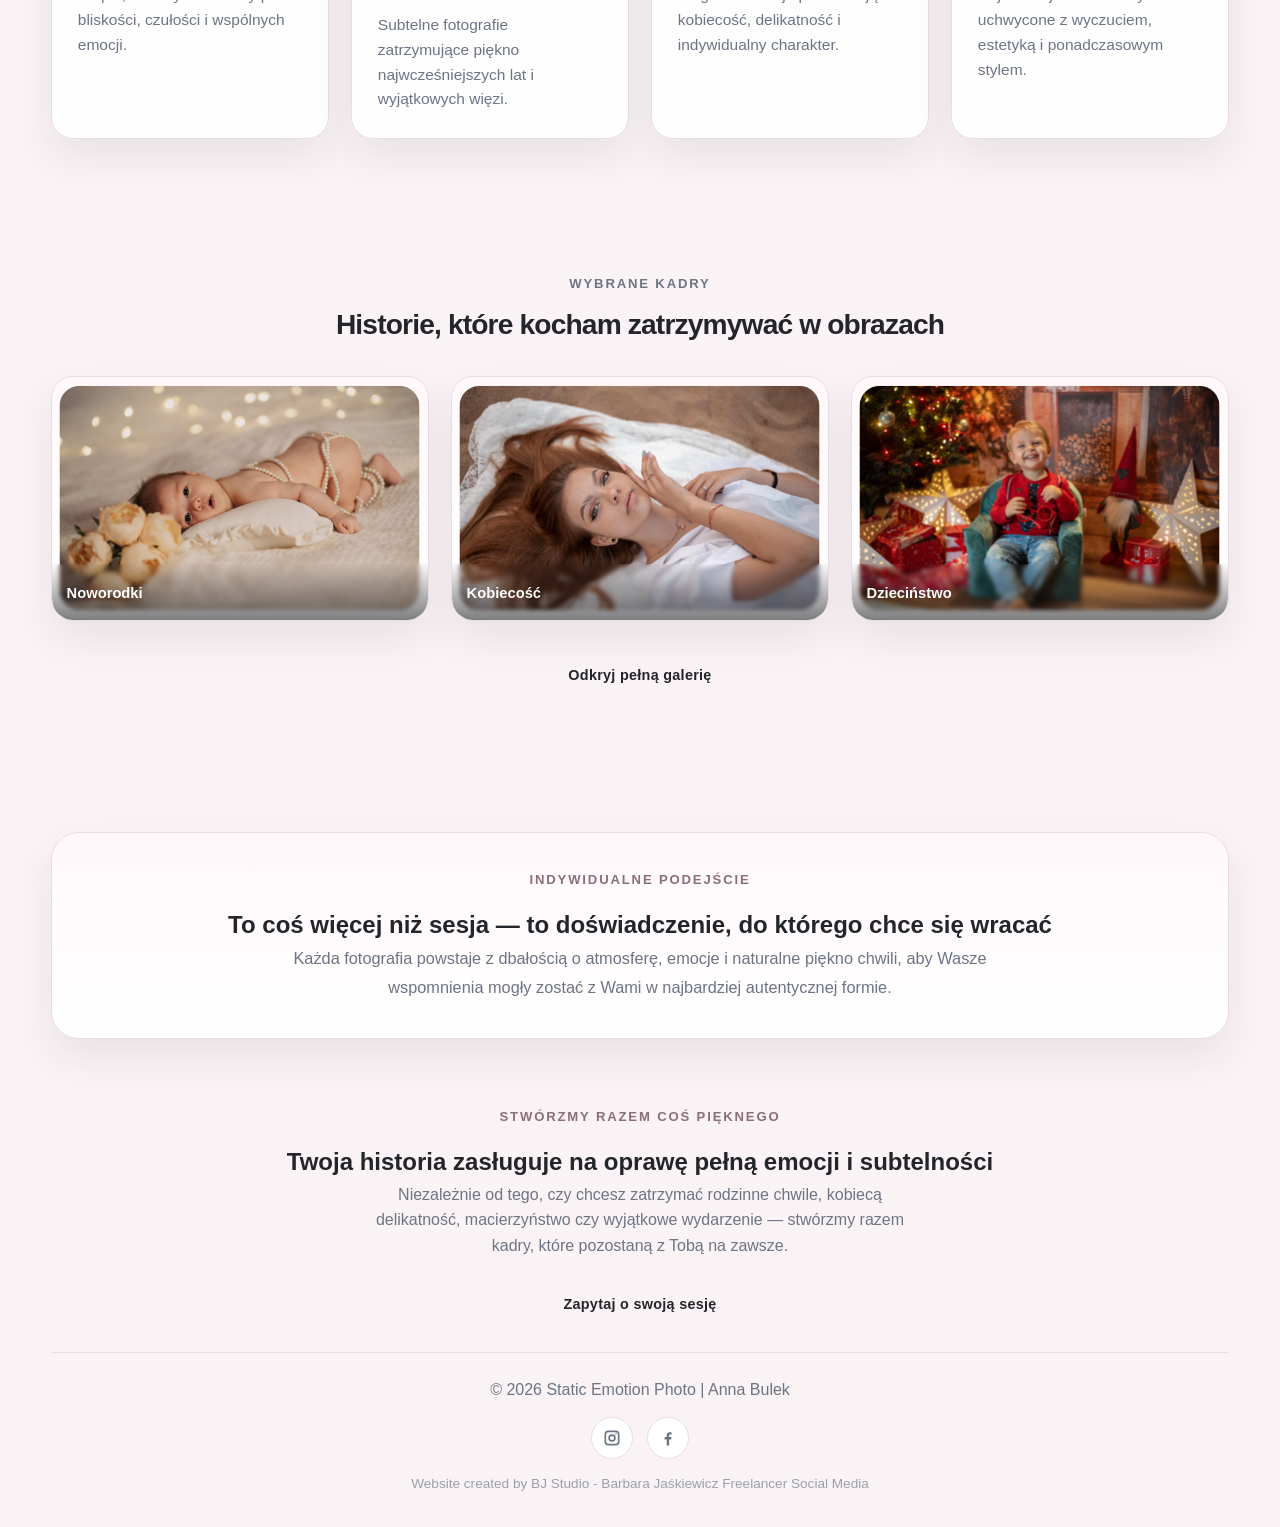
==== commit 965e23e1: "Improve image composition and visual consistency in preview section" ====
--- a/index.html
+++ b/index.html
@@ -20,33 +20,45 @@
 <body>
 
   <header class="site-header">
-    <div class="container nav-wrapper">
-      <a href="index.html" class="brand">
-        <img src="images/Owl_logo.png" alt="Static Emotion Photo logo" class="brand-logo">
-        <div class="brand-text">
-          <span class="brand-name">Static Emotion Photo</span>
-          <span class="brand-sub">Anna Bulek</span>
-        </div>
-      </a>
-
-      <div class="nav-right">
-        <nav class="site-nav">
-          <ul>
-            <li><a href="index.html" class="active-link">Start</a></li>
-            <li><a href="about.html">O mnie</a></li>
-            <li><a href="gallery.html">Galeria</a></li>
-            <li><a href="contact.html">Kontakt</a></li>
-          </ul>
-        </nav>
-
-        <div class="language-switch">
-          <a href="index.html" class="lang-link active">PL</a>
-          <span>/</span>
-          <a href="index-en.html" class="lang-link">EN</a>
-        </div>
-      </div>
-    </div>
-  </header>
+  <div class="container nav-wrapper">
+    <a href="index.html" class="brand">
+      <img src="images/Owl_logo.png" alt="Static Emotion Photo logo" class="brand-logo">
+      <div class="brand-text">
+        <span class="brand-name">Static Emotion Photo</span>
+        <span class="brand-sub">Anna Bulek</span>
+      </div>
+    </a>
+
+    <div class="nav-right">
+      <!-- HAMBURGER -->
+      <button class="menu-toggle" aria-label="Open menu" aria-expanded="false" aria-controls="mobile-menu">
+        <span></span>
+        <span></span>
+        <span></span>
+      </button>
+
+      <!-- MENU -->
+      <nav class="site-nav" id="mobile-menu">
+        <ul>
+          <li><a href="index.html" class="active-link">Start</a></li>
+          <li><a href="about.html">O mnie</a></li>
+          <li><a href="gallery.html">Galeria</a></li>
+          <li><a href="contact.html">Kontakt</a></li>
+        </ul>
+      </nav>
+
+      <!-- LANG -->
+      <div class="language-switch">
+        <a href="index.html" class="lang-link active">PL</a>
+        <span>/</span>
+        <a href="index-en.html" class="lang-link">EN</a>
+      </div>
+    </div>
+  </div>
+
+  <!-- OVERLAY -->
+  <div class="menu-overlay"></div>
+</header>
 
   <main>
     <section class="hero reveal">
@@ -148,7 +160,7 @@
 
       <article class="preview-card">
         <img
-          src="images/sesja_kobieca_14.jpg"
+          src="images/sesja_kobieca_12.jpg"
           alt="Sesja kobieca"
           class="preview-image preview-crop-woman"
         >
@@ -159,7 +171,7 @@
 
       <article class="preview-card">
         <img
-          src="images/sesja_dziecieca_15.jpg"
+          src="images/sesja_dziecieca_10.jpg"
           alt="Sesja dziecięca"
           class="preview-image preview-crop-sign"
         >
--- a/style.css
+++ b/style.css
@@ -115,6 +115,10 @@
 .site-nav ul {
   display: flex;
   gap: 1.4rem;
+}
+
+.site-nav li {
+  width: auto;
 }
 
 .site-nav a {
@@ -157,6 +161,7 @@
   border-radius: 999px;
   background: rgba(255, 255, 255, 0.45);
   backdrop-filter: blur(6px);
+  transition: opacity 0.25s ease;
 }
 
 .language-switch span {
@@ -185,6 +190,80 @@
   width: 100%;
   height: 2px;
   background: #d79aac;
+}
+
+/* MOBILE MENU */
+
+.menu-toggle {
+  display: none;
+  width: 46px;
+  height: 46px;
+  border: 1px solid var(--border);
+  background: rgba(255, 255, 255, 0.92);
+  border-radius: 14px;
+  cursor: pointer;
+  padding: 0;
+  align-items: center;
+  justify-content: center;
+  flex-direction: column;
+  gap: 5px;
+  box-shadow: 0 10px 24px rgba(35, 37, 43, 0.08);
+  z-index: 1301;
+}
+
+.menu-toggle span {
+  display: block;
+  width: 20px;
+  height: 2px;
+  border-radius: 999px;
+  background: var(--text);
+  transition: transform 0.3s ease, opacity 0.3s ease;
+}
+
+.menu-toggle.active span:nth-child(1) {
+  transform: translateY(7px) rotate(45deg);
+}
+
+.menu-toggle.active span:nth-child(2) {
+  opacity: 0;
+}
+
+.menu-toggle.active span:nth-child(3) {
+  transform: translateY(-7px) rotate(-45deg);
+}
+
+.menu-overlay {
+  position: fixed;
+  inset: 0;
+  background: rgba(20, 20, 24, 0.34);
+  backdrop-filter: blur(8px);
+  -webkit-backdrop-filter: blur(8px);
+  opacity: 0;
+  visibility: hidden;
+  pointer-events: none;
+  transition: opacity 0.3s ease, visibility 0.3s ease;
+  z-index: 1290;
+}
+
+.menu-overlay.active {
+  opacity: 1;
+  visibility: visible;
+  pointer-events: auto;
+}
+
+body.menu-open {
+  overflow: hidden;
+}
+
+body.menu-open .language-switch {
+  opacity: 0;
+  pointer-events: none;
+}
+
+@media (min-width: 769px) {
+  .menu-overlay {
+    display: none;
+  }
 }
 
 /* TYPOGRAPHY TAGS */
@@ -465,6 +544,7 @@
 .preview-card {
   position: relative;
   overflow: hidden;
+  border-radius: 22px;
 }
 
 .preview-card img {
@@ -483,28 +563,18 @@
 
 .preview-image {
   width: 100%;
+  height: 100%;
   aspect-ratio: 4 / 5;
-  height: auto;
+
   object-fit: cover;
-  display: block;
-  border-radius: 20px;
+  object-position: center;
+
+  transform: scale(1.02);
   transition: transform 0.4s ease;
 }
 
 .preview-card:hover .preview-image {
-  transform: scale(1.03);
-}
-
-.preview-crop-baby {
-  object-position: center 42%;
-}
-
-.preview-crop-woman {
-  object-position: center 18%;
-}
-
-.preview-crop-sign {
-  object-position: center 35%;
+  transform: scale(1.04);
 }
 
 .preview-overlay {
@@ -518,6 +588,10 @@
 .preview-overlay span {
   font-size: 0.92rem;
   font-weight: 600;
+}
+
+.preview-overlay {
+  backdrop-filter: blur(2px);
 }
 
 /* GALLERY */
@@ -929,40 +1003,91 @@
   }
 
   .nav-wrapper {
-    flex-direction: column;
-    justify-content: center;
-    padding: 0.8rem 0;
+    min-height: 72px;
+    padding: 0.7rem 0;
     gap: 1rem;
   }
 
   .brand {
-    justify-content: center;
+    justify-content: flex-start;
   }
 
   .brand-logo {
-    height: 68px;
+    height: 64px;
   }
 
   .brand-text {
-    text-align: center;
+    text-align: left;
   }
 
   .nav-right {
     display: flex;
+    align-items: center;
+    flex-direction: row;
+    gap: 0.75rem;
+    width: auto;
+  }
+
+  .menu-toggle {
+    display: inline-flex;
+    order: 2;
+  }
+
+  .language-switch {
+    order: 1;
+    justify-content: center;
+  }
+
+  .site-nav {
+    position: fixed;
+    top: 0;
+    right: 0;
+    width: min(82vw, 320px);
+    height: 100vh;
+    padding: 92px 20px 24px;
+    background: #fdf7f9;
+    border-left: 1px solid var(--border);
+    box-shadow: -18px 0 40px rgba(35, 37, 43, 0.12);
+    transform: translateX(100%);
+    transition: transform 0.35s ease;
+    z-index: 1300;
+    overflow-y: auto;
+  }
+
+  .site-nav.active {
+    transform: translateX(0);
+  }
+
+  .site-nav ul {
+    display: flex;
     flex-direction: column;
-    align-items: center;
-    gap: 0.8rem;
+    gap: 0.7rem;
+    margin: 0;
+    padding: 0;
+  }
+
+  .site-nav li {
     width: 100%;
   }
 
-  .site-nav ul {
-    flex-wrap: wrap;
-    justify-content: center;
-    gap: 1rem;
-  }
-
-  .language-switch {
-    justify-content: center;
+  .site-nav a {
+    display: block;
+    width: 100%;
+    padding: 0.95rem 1rem;
+    border-radius: 16px;
+    background: rgba(255, 255, 255, 0.92);
+    color: var(--text);
+    font-size: 1rem;
+    font-weight: 600;
+  }
+
+  .site-nav a::after {
+    display: none;
+  }
+
+  .site-nav a.active-link {
+    background: var(--white);
+    box-shadow: 0 8px 18px rgba(35, 37, 43, 0.06);
   }
 
   .gallery-filters {
@@ -1060,10 +1185,6 @@
     font-size: 0.88rem;
   }
 
-  .nav-wrapper {
-    gap: 1rem;
-  }
-
   .brand-logo {
     height: 60px;
   }
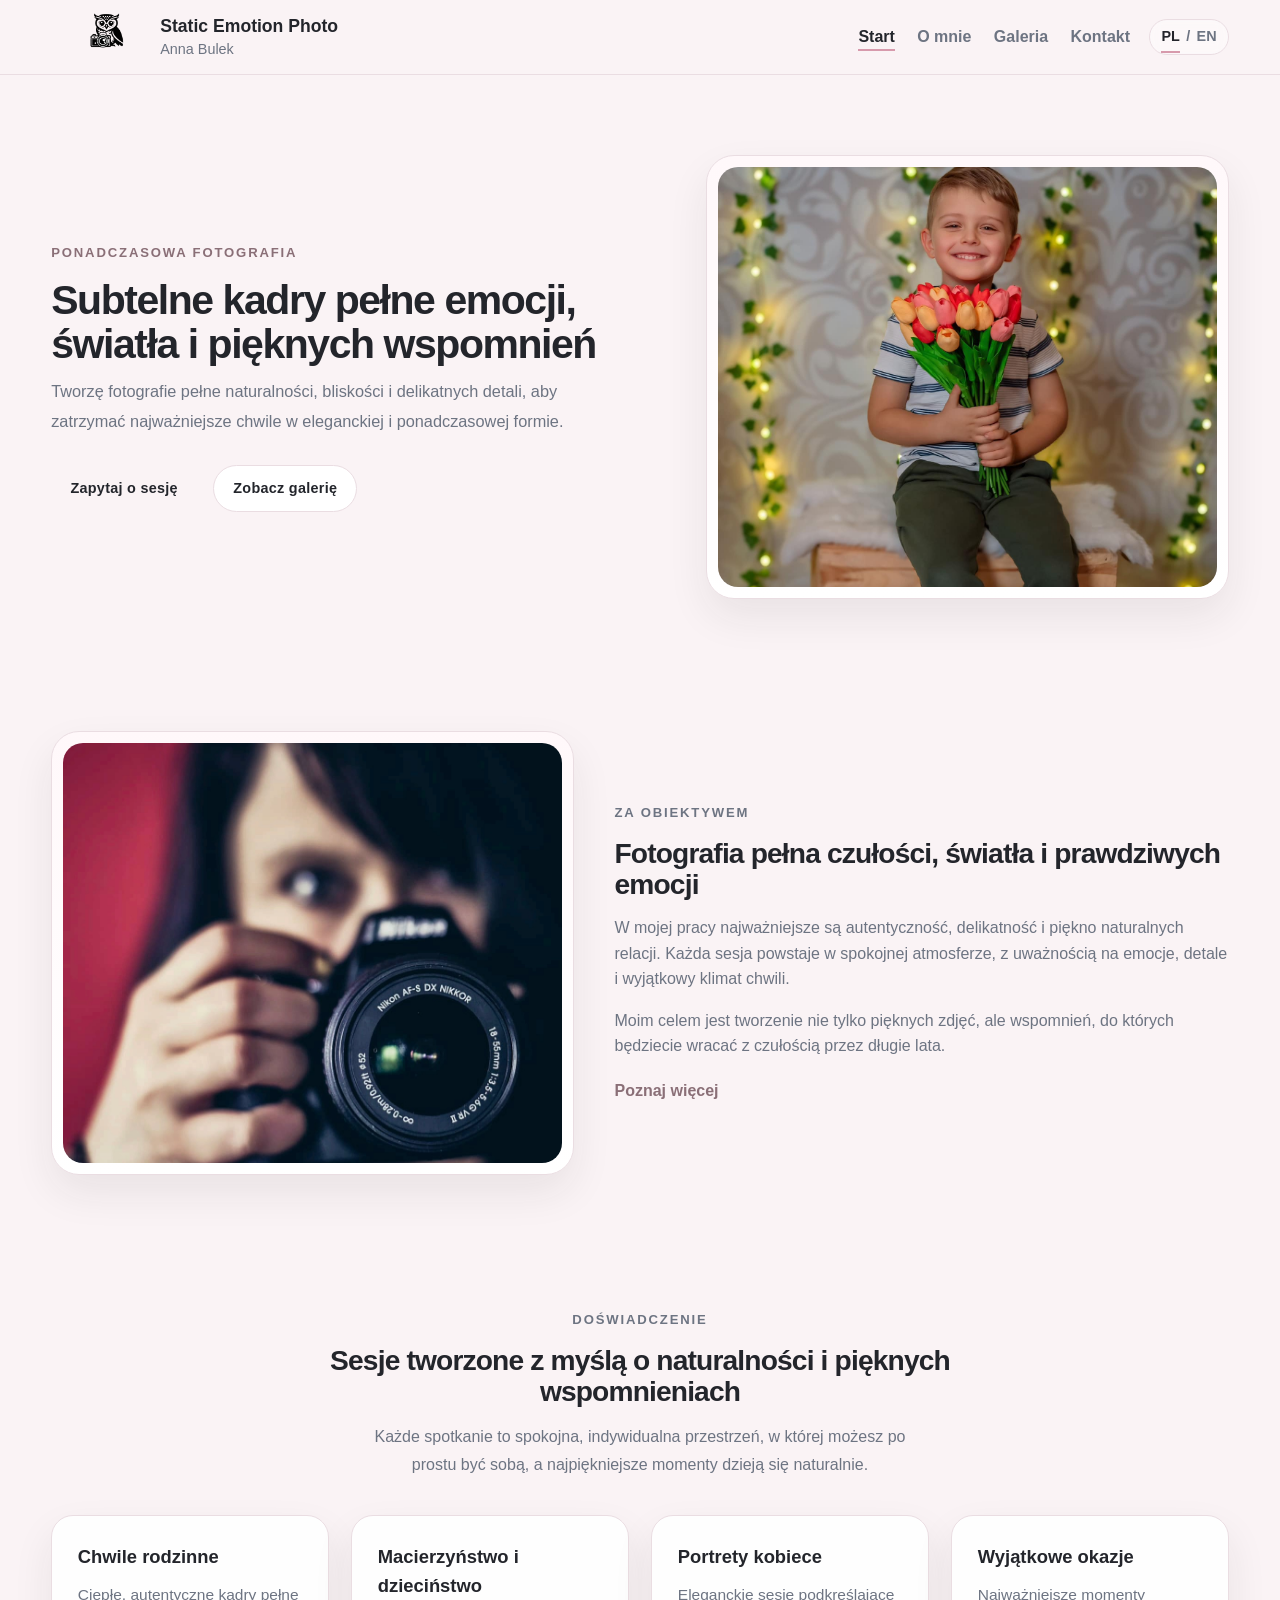
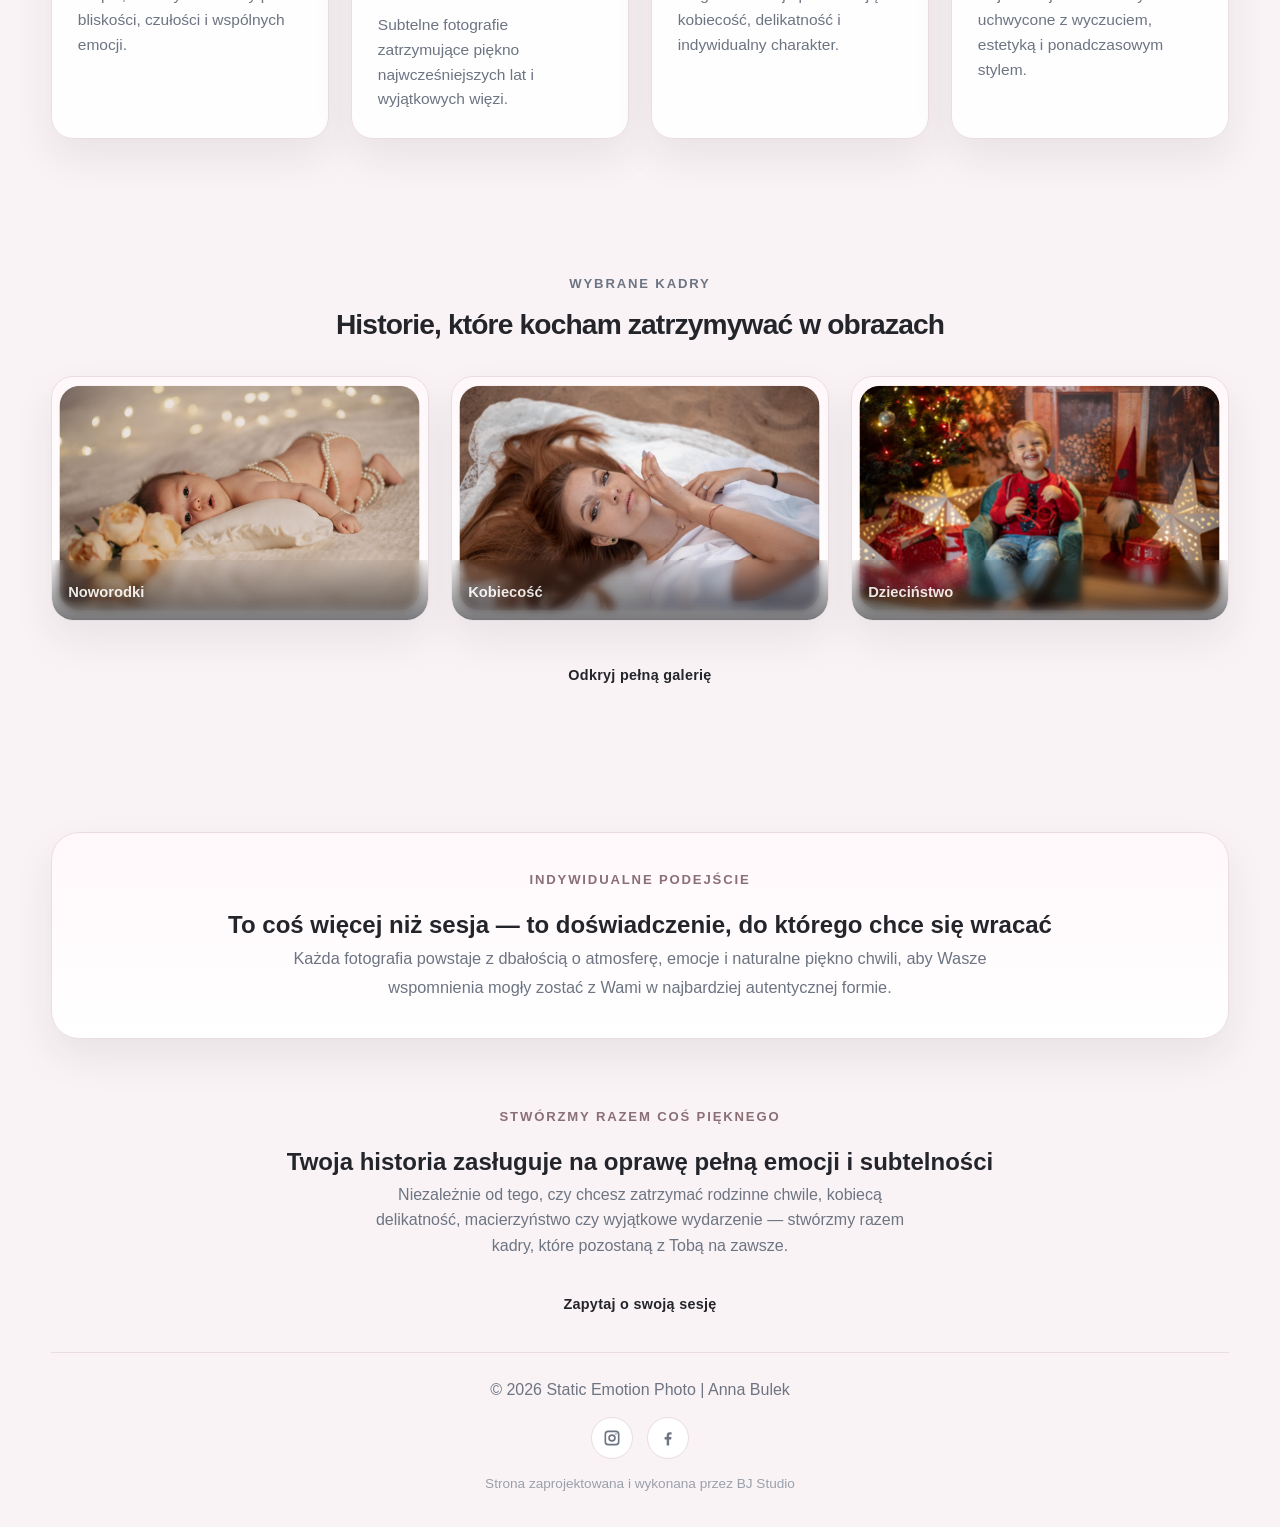
==== commit 591c9e51: "Improve footer branding (BJ Studio credit)" ====
--- a/index.html
+++ b/index.html
@@ -230,7 +230,7 @@
       </div>
 
       <p class="footer-credit">
-        Website created by BJ Studio - Barbara Jaśkiewicz Freelancer Social Media
+        Strona zaprojektowana i wykonana przez BJ Studio
       </p>
     </div>
   </footer>
--- a/style.css
+++ b/style.css
@@ -541,10 +541,67 @@
   gap: 1rem;
 }
 
+.preview-grid-three {
+  display: grid;
+  grid-template-columns: repeat(3, 1fr);
+  gap: 1.4rem;
+  align-items: stretch;
+}
+
 .preview-card {
   position: relative;
   overflow: hidden;
   border-radius: 22px;
+  opacity: 0;
+  transform: translateY(30px) scale(0.98);
+  transition:
+    opacity 0.8s ease,
+    transform 0.8s cubic-bezier(0.22, 1, 0.36, 1),
+    box-shadow 0.5s ease;
+}
+
+.preview-card.show {
+  opacity: 1;
+  transform: translateY(0) scale(1);
+}
+
+.preview-card::after {
+  content: "";
+  position: absolute;
+  inset: 0;
+  background: radial-gradient(circle at 50% 50%, rgba(255, 255, 255, 0.15), transparent 70%);
+  opacity: 0;
+  transition: opacity 0.5s ease;
+  pointer-events: none;
+}
+
+.preview-card:hover {
+  transform: translateY(-6px) scale(1.01);
+  box-shadow: 0 30px 60px rgba(35, 37, 43, 0.18);
+}
+
+.preview-card:hover::after {
+  opacity: 1;
+}
+
+.preview-card:nth-child(1) {
+  transition-delay: 0.1s;
+}
+
+.preview-card:nth-child(2) {
+  transition-delay: 0.2s;
+}
+
+.preview-card:nth-child(3) {
+  transition-delay: 0.3s;
+}
+
+.preview-card:nth-child(4) {
+  transition-delay: 0.4s;
+}
+
+.preview-card:nth-child(5) {
+  transition-delay: 0.5s;
 }
 
 .preview-card img {
@@ -554,35 +611,42 @@
   object-position: center top;
 }
 
-.preview-grid-three {
-  display: grid;
-  grid-template-columns: repeat(3, 1fr);
-  gap: 1.4rem;
-  align-items: stretch;
-}
-
 .preview-image {
   width: 100%;
   height: 100%;
   aspect-ratio: 4 / 5;
-
   object-fit: cover;
   object-position: center;
-
+  display: block;
+  border-radius: 20px;
   transform: scale(1.02);
-  transition: transform 0.4s ease;
+  transition: transform 0.8s cubic-bezier(0.22, 1, 0.36, 1);
 }
 
 .preview-card:hover .preview-image {
-  transform: scale(1.04);
+  transform: scale(1.06);
 }
 
 .preview-overlay {
   position: absolute;
   inset: auto 0 0 0;
-  padding: 1rem 0.9rem 0.85rem;
-  background: linear-gradient(to top, rgba(20, 20, 24, 0.55), rgba(20, 20, 24, 0.02));
+  padding: 1.2rem 1rem 0.95rem;
+  background: linear-gradient(
+    to top,
+    rgba(20, 20, 24, 0.65),
+    rgba(20, 20, 24, 0.05)
+  );
+  backdrop-filter: blur(4px);
+  -webkit-backdrop-filter: blur(4px);
   color: #fff;
+  opacity: 0.88;
+  transform: translateY(0);
+  transition: opacity 0.4s ease, transform 0.4s ease;
+}
+
+.preview-card:hover .preview-overlay {
+  opacity: 1;
+  transform: translateY(-4px);
 }
 
 .preview-overlay span {
@@ -590,8 +654,10 @@
   font-weight: 600;
 }
 
-.preview-overlay {
-  backdrop-filter: blur(2px);
+.preview-crop-baby,
+.preview-crop-woman,
+.preview-crop-sign {
+  object-position: center;
 }
 
 /* GALLERY */
@@ -1001,6 +1067,18 @@
     opacity: 1;
     transform: none;
   }
+  
+@media (max-width: 768px) {
+  .preview-card {
+    opacity: 1;
+    transform: none;
+  }
+
+  .preview-card.show {
+    opacity: 1;
+    transform: none;
+  }
+}
 
   .nav-wrapper {
     min-height: 72px;
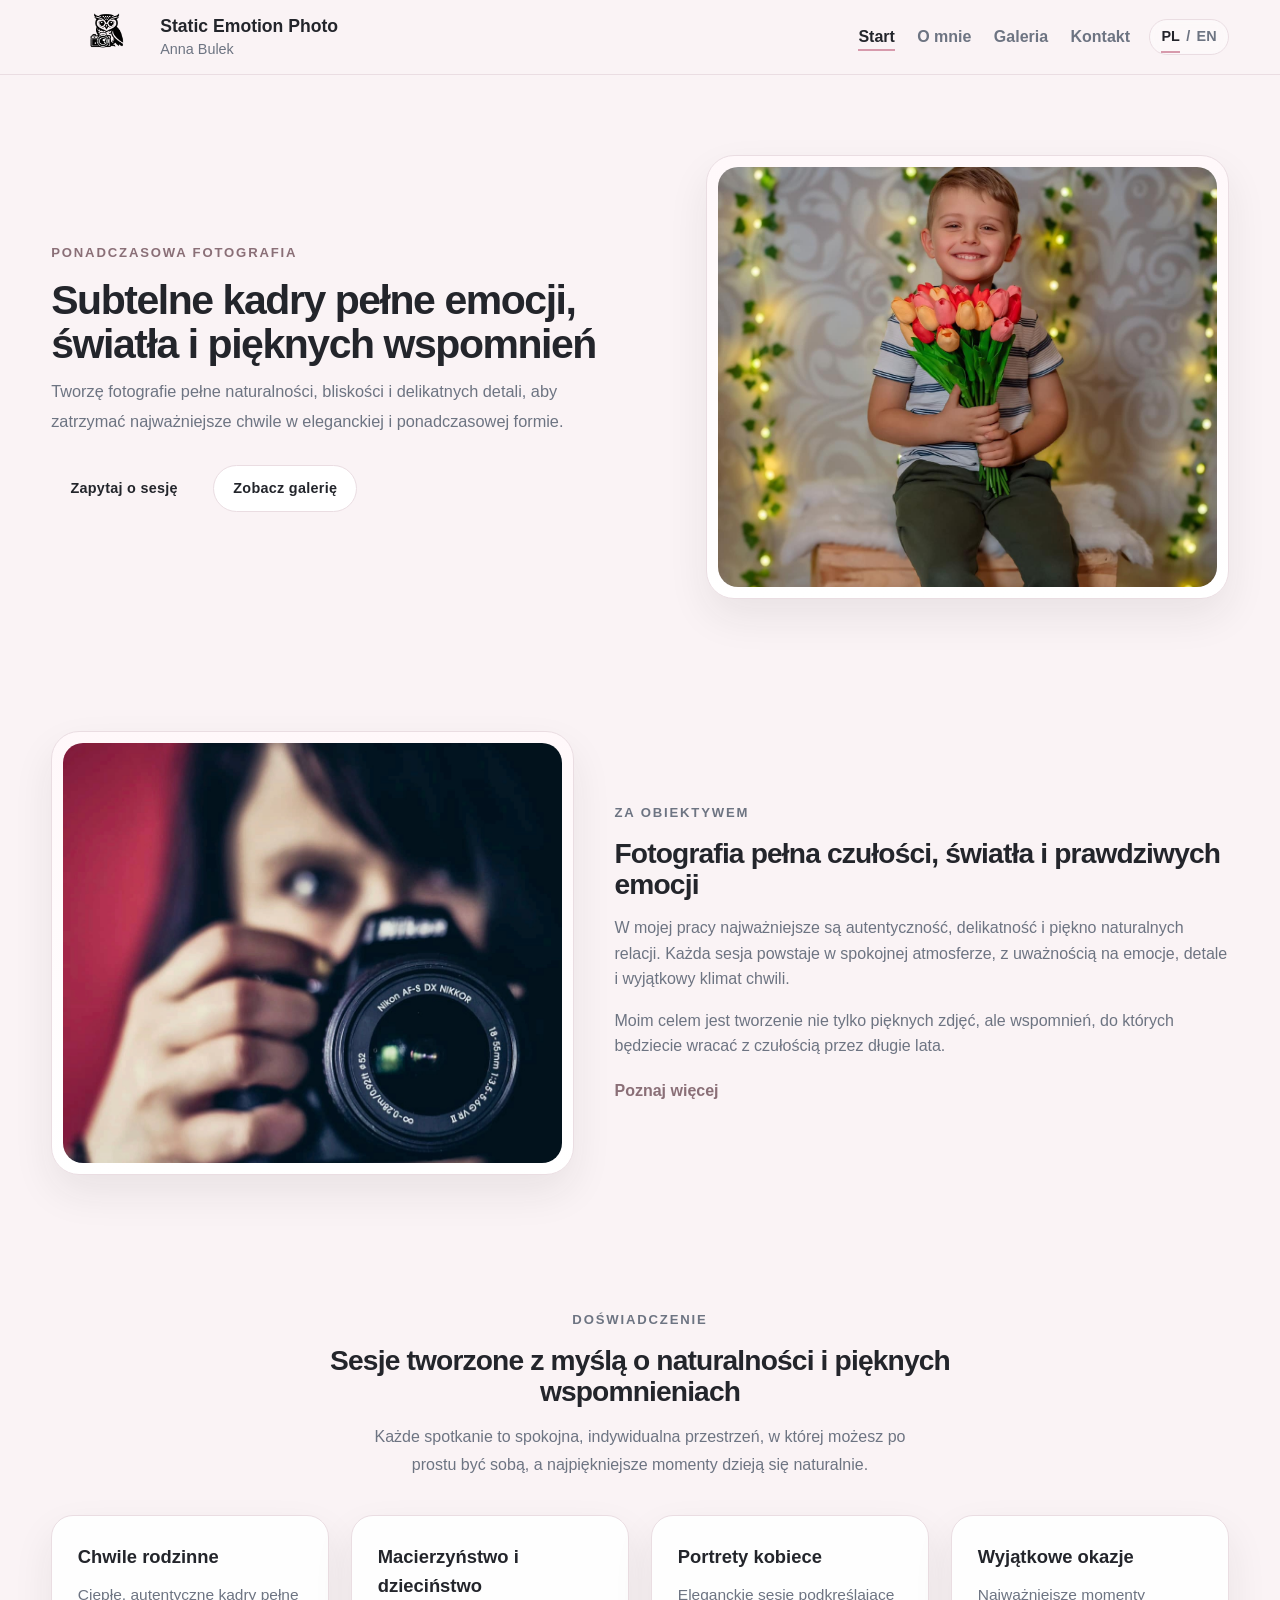
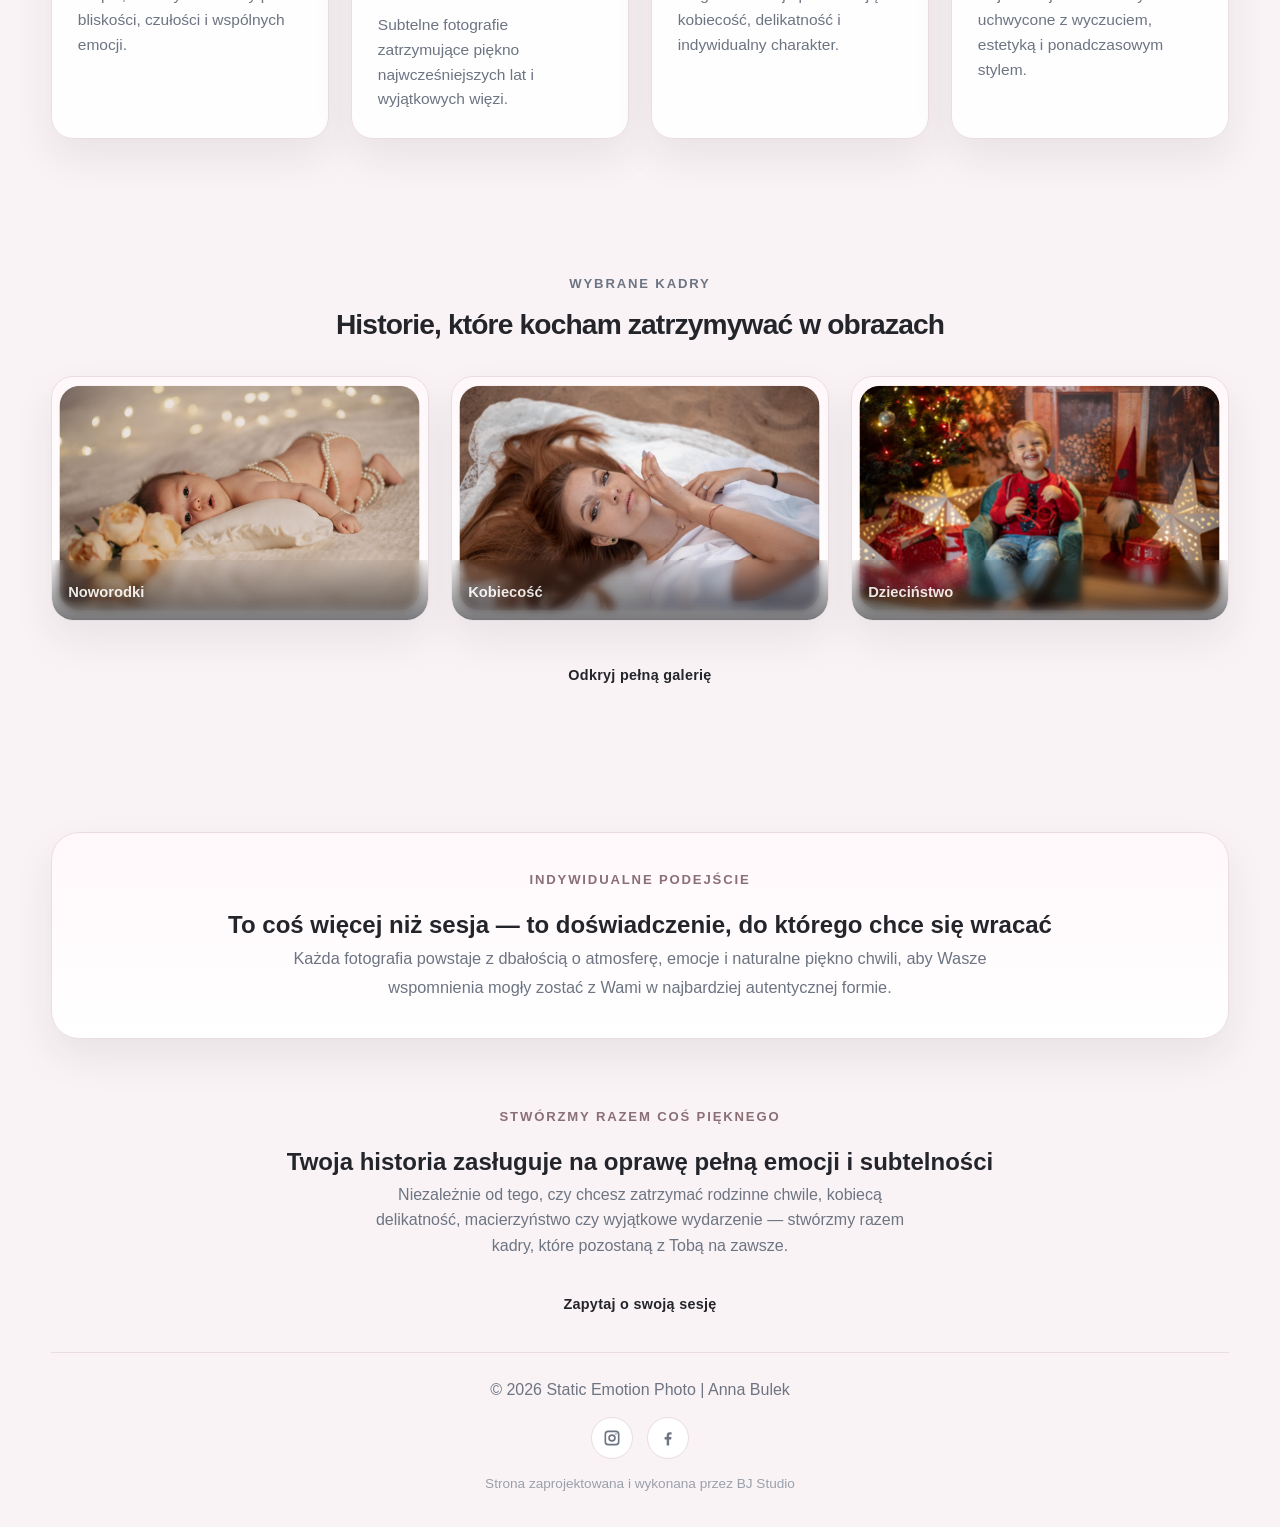
==== commit 4a8c96c3: "Add SEO metadata and canonical setup" ====
--- a/index.html
+++ b/index.html
@@ -8,7 +8,8 @@
   <meta name="description" content="Subtelna, naturalna i ponadczasowa fotografia pełna emocji, bliskości i pięknych wspomnień.">
   <meta name="keywords" content="fotograf Jaworzno, fotografia rodzinna Jaworzno, sesja kobieca, sesja dziecięca, ponadczasowa fotografia, Static Emotion Photo">
   <meta name="author" content="Static Emotion Photo">
-
+  <meta name="google-site-verification" content="44MKca6qi49Vq5cv_uIZCptFBGQqY_2awPQnyBeBsws" />
+  <link rel="canonical" href="https://staticemotion.pl/">
   <meta property="og:title" content="Static Emotion Photo | Ponadczasowa fotografia pełna emocji">
   <meta property="og:description" content="Subtelna, naturalna i emocjonalna fotografia tworzona z myślą o najpiękniejszych wspomnieniach.">
   <meta property="og:type" content="website">
